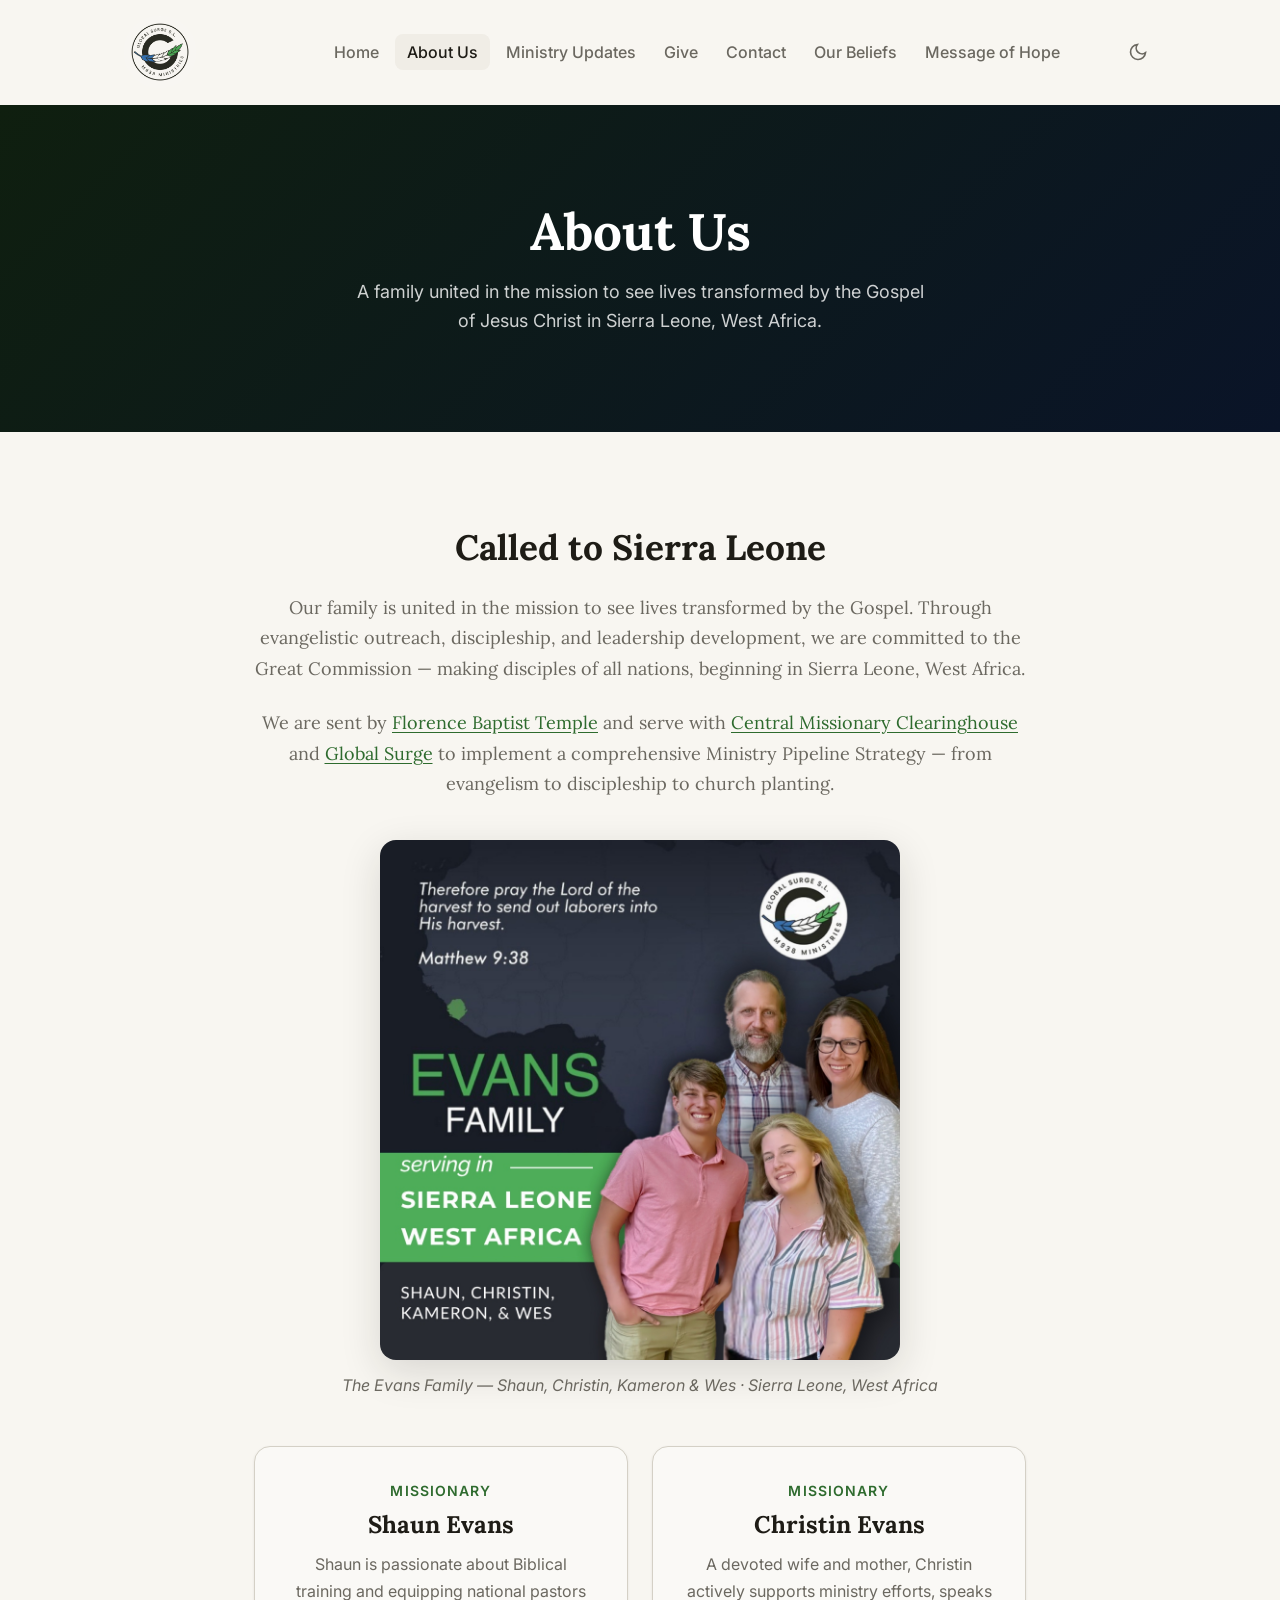
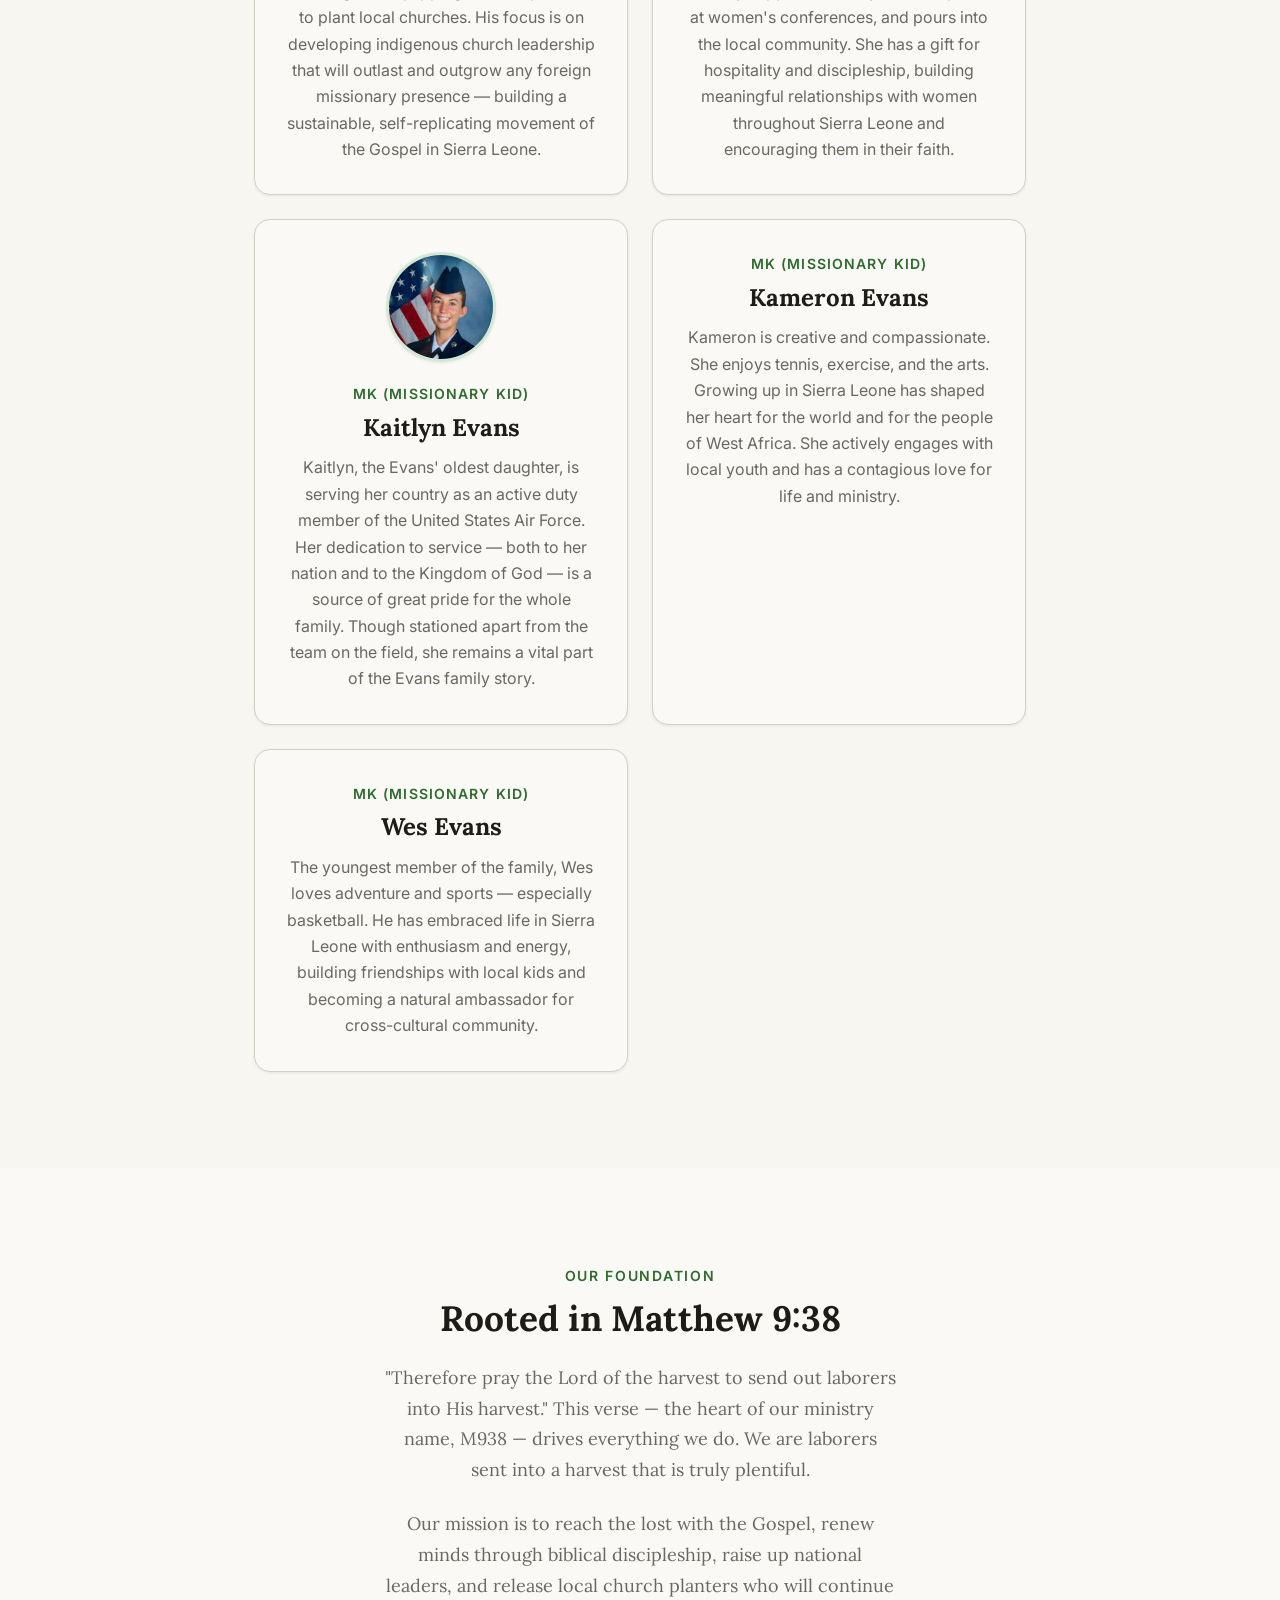
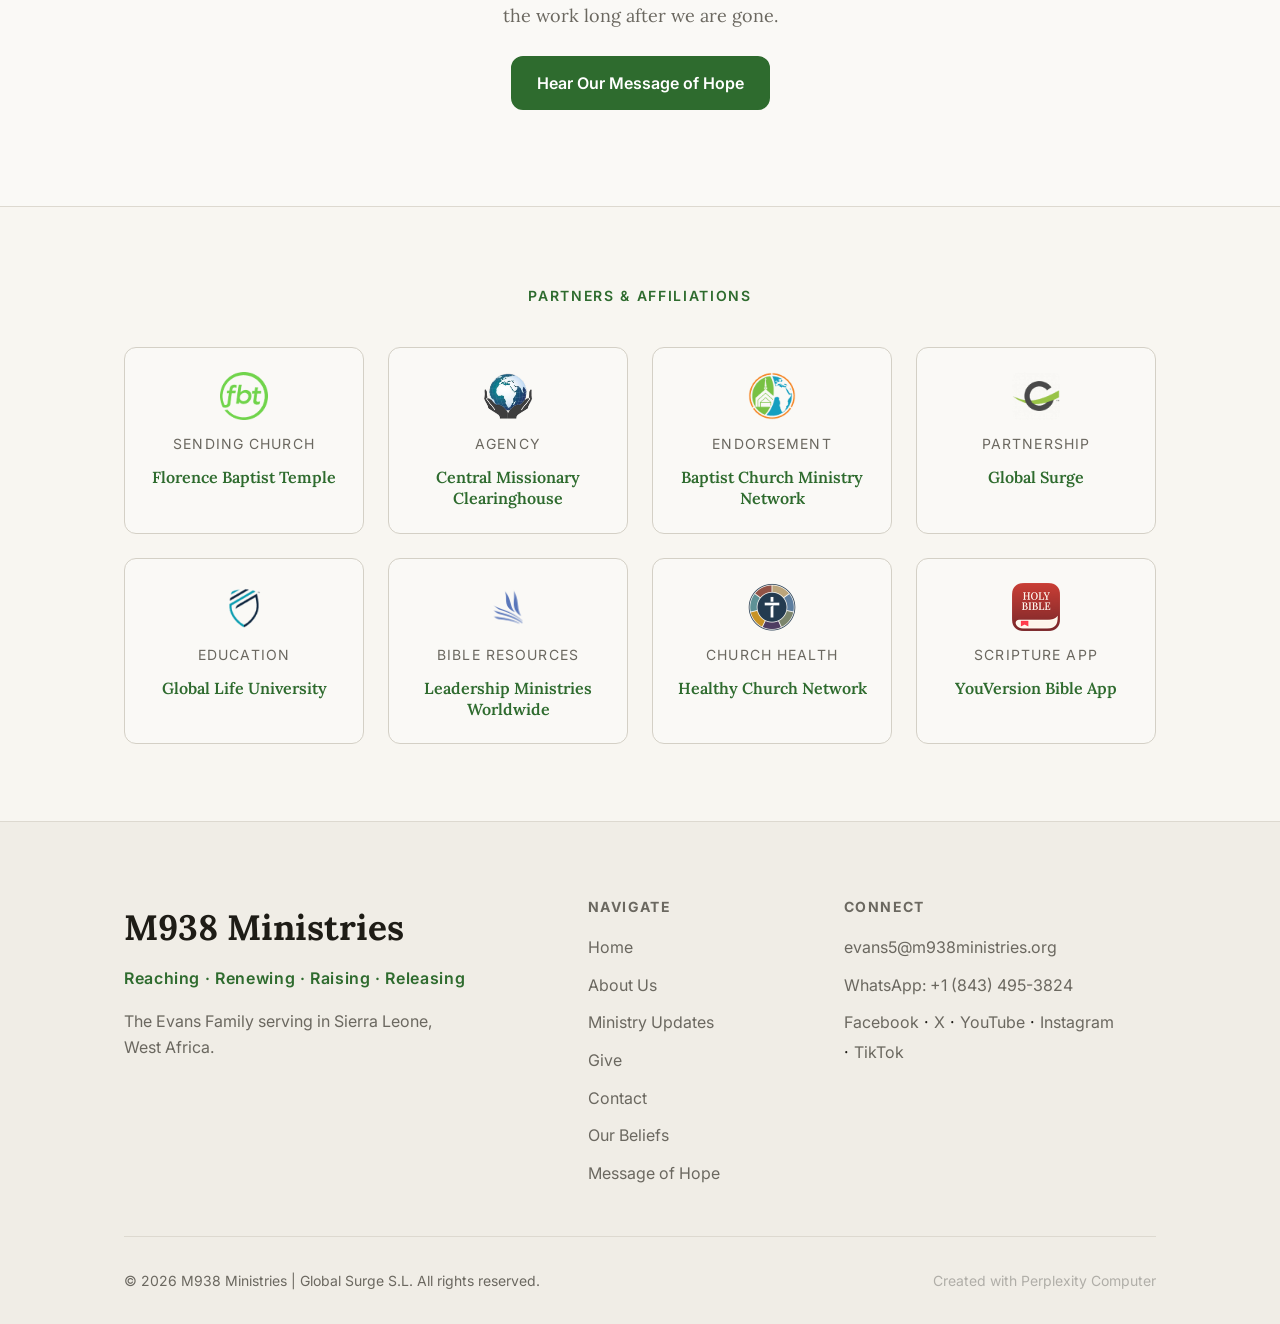
==== about.html @ bc0e87ae "Initial site upload — M938 Ministries" ====
<!DOCTYPE html>
<html lang="en" data-theme="light">
<head>
<!--
   ______                            __
  / ____/___  ____ ___  ____  __  __/ /____  _____
 / /   / __ \/ __ `__ \/ __ \/ / / / __/ _ \/ ___/
/ /___/ /_/ / / / / / / /_/ / /_/ / /_/  __/ /
\____/\____/_/ /_/ /_/ .___/\__,_/\__/\___/_/
                    /_/
        Created with Perplexity Computer
        https://www.perplexity.ai/computer
-->
<meta name="generator" content="Perplexity Computer">
<meta name="author" content="Perplexity Computer">
<meta property="og:see_also" content="https://www.perplexity.ai/computer">
<link rel="author" href="https://www.perplexity.ai/computer">
<meta charset="UTF-8">
<meta name="viewport" content="width=device-width, initial-scale=1.0">
<title>About Us — M938 Ministries | The Evans Family</title>
<meta name="description" content="Meet the Evans Family — Shaun, Christin, Kameron, and Wes — serving in Sierra Leone, West Africa with M938 Ministries.">
<link rel="preconnect" href="https://fonts.googleapis.com">
<link rel="preconnect" href="https://fonts.gstatic.com" crossorigin>
<link href="https://fonts.googleapis.com/css2?family=Lora:ital,wght@0,400;0,600;0,700;1,400&family=Inter:wght@400;500;600&display=swap" rel="stylesheet">
<link rel="stylesheet" href="style.css">
<link rel="icon" href="favicon.ico">
<link rel="apple-touch-icon" href="apple-touch-icon.png">
</head>
<body>

<header class="site-header" id="site-header">
  <div class="header-inner">
    <a href="index.html" class="site-logo" aria-label="M938 Ministries home">
      <img src="logo.jpg" alt="M938 Ministries logo" class="logo-img" onerror="this.style.display='none'; this.nextElementSibling.style.display='flex'">
      <div class="logo-fallback" style="display:none"><span class="logo-text">M938<br><span class="logo-sub">Ministries</span></span></div>
    </a>
    <nav class="site-nav" aria-label="Main navigation">
      <ul role="list">
        <li><a href="index.html" class="nav-link">Home</a></li>
        <li><a href="about.html" class="nav-link active">About Us</a></li>
        <li><a href="updates.html" class="nav-link">Ministry Updates</a></li>
        <li><a href="give.html" class="nav-link">Give</a></li>
        <li><a href="contact.html" class="nav-link">Contact</a></li>
        <li><a href="beliefs.html" class="nav-link">Our Beliefs</a></li>
        <li><a href="hope.html" class="nav-link">Message of Hope</a></li>
      </ul>
    </nav>
    <div class="header-actions">
      <button class="theme-toggle" data-theme-toggle aria-label="Switch to dark mode">
        <svg width="20" height="20" viewBox="0 0 24 24" fill="none" stroke="currentColor" stroke-width="2"><path d="M21 12.79A9 9 0 1 1 11.21 3 7 7 0 0 0 21 12.79z"/></svg>
      </button>
      <button class="mobile-menu-toggle" aria-label="Open menu" aria-expanded="false" aria-controls="mobile-nav">
        <svg width="24" height="24" viewBox="0 0 24 24" fill="none" stroke="currentColor" stroke-width="2"><line x1="3" y1="6" x2="21" y2="6"/><line x1="3" y1="12" x2="21" y2="12"/><line x1="3" y1="18" x2="21" y2="18"/></svg>
      </button>
    </div>
  </div>
  <nav class="mobile-nav" id="mobile-nav" aria-label="Mobile navigation" hidden>
    <ul role="list">
      <li><a href="index.html" class="nav-link">Home</a></li>
      <li><a href="about.html" class="nav-link active">About Us</a></li>
      <li><a href="updates.html" class="nav-link">Ministry Updates</a></li>
      <li><a href="give.html" class="nav-link">Give</a></li>
      <li><a href="contact.html" class="nav-link">Contact</a></li>
      <li><a href="beliefs.html" class="nav-link">Our Beliefs</a></li>
      <li><a href="hope.html" class="nav-link">Message of Hope</a></li>
    </ul>
  </nav>
</header>

<section class="page-hero">
  <div class="container">
    <h1 class="page-hero-title">About Us</h1>
    <p class="page-hero-subtitle">A family united in the mission to see lives transformed by the Gospel of Jesus Christ in Sierra Leone, West Africa.</p>
  </div>
</section>

<section class="section section--centered">
  <div class="container container--default">
    <h2 class="section-title">Called to Sierra Leone</h2>
    <p class="section-body">Our family is united in the mission to see lives transformed by the Gospel. Through evangelistic outreach, discipleship, and leadership development, we are committed to the Great Commission — making disciples of all nations, beginning in Sierra Leone, West Africa.</p>
    <p class="section-body">We are sent by <a href="http://www.fbt.org" target="_blank" rel="noopener">Florence Baptist Temple</a> and serve with <a href="http://www.cmcmissions.org" target="_blank" rel="noopener">Central Missionary Clearinghouse</a> and <a href="https://globalsurge.org" target="_blank" rel="noopener">Global Surge</a> to implement a comprehensive Ministry Pipeline Strategy — from evangelism to discipleship to church planting.</p>

    <!-- Family Photo / Prayer Card -->
    <div class="family-photo-wrap">
      <img src="prayer-card-2025.jpg" alt="The Evans Family — Shaun, Christin, Kameron &amp; Wes — serving in Sierra Leone, West Africa" class="family-photo">
      <p class="family-photo-caption">The Evans Family — Shaun, Christin, Kameron &amp; Wes · Sierra Leone, West Africa</p>
    </div>

    <div class="family-grid">
      <div class="family-card">
        <p class="role-tag">Missionary</p>
        <h3>Shaun Evans</h3>
        <p>Shaun is passionate about Biblical training and equipping national pastors to plant local churches. His focus is on developing indigenous church leadership that will outlast and outgrow any foreign missionary presence — building a sustainable, self-replicating movement of the Gospel in Sierra Leone.</p>
      </div>
      <div class="family-card">
        <p class="role-tag">Missionary</p>
        <h3>Christin Evans</h3>
        <p>A devoted wife and mother, Christin actively supports ministry efforts, speaks at women's conferences, and pours into the local community. She has a gift for hospitality and discipleship, building meaningful relationships with women throughout Sierra Leone and encouraging them in their faith.</p>
      </div>
      <div class="family-card">
        <div class="family-card-photo-wrap">
          <img src="kaitlyn.jpg" alt="Kaitlyn Evans — USAF" class="family-card-photo">
        </div>
        <p class="role-tag">MK (Missionary Kid)</p>
        <h3>Kaitlyn Evans</h3>
        <p>Kaitlyn, the Evans' oldest daughter, is serving her country as an active duty member of the United States Air Force. Her dedication to service — both to her nation and to the Kingdom of God — is a source of great pride for the whole family. Though stationed apart from the team on the field, she remains a vital part of the Evans family story.</p>
      </div>
      <div class="family-card">
        <p class="role-tag">MK (Missionary Kid)</p>
        <h3>Kameron Evans</h3>
        <p>Kameron is creative and compassionate. She enjoys tennis, exercise, and the arts. Growing up in Sierra Leone has shaped her heart for the world and for the people of West Africa. She actively engages with local youth and has a contagious love for life and ministry.</p>
      </div>
      <div class="family-card">
        <p class="role-tag">MK (Missionary Kid)</p>
        <h3>Wes Evans</h3>
        <p>The youngest member of the family, Wes loves adventure and sports — especially basketball. He has embraced life in Sierra Leone with enthusiasm and energy, building friendships with local kids and becoming a natural ambassador for cross-cultural community.</p>
      </div>
    </div>
  </div>
</section>

<!-- Mission Section -->
<section class="section section--centered" style="background: var(--color-surface);">
  <div class="container container--narrow">
    <p class="section-eyebrow">Our Foundation</p>
    <h2 class="section-title">Rooted in Matthew 9:38</h2>
    <p class="section-body">"Therefore pray the Lord of the harvest to send out laborers into His harvest." This verse — the heart of our ministry name, M938 — drives everything we do. We are laborers sent into a harvest that is truly plentiful.</p>
    <p class="section-body">Our mission is to reach the lost with the Gospel, renew minds through biblical discipleship, raise up national leaders, and release local church planters who will continue the work long after we are gone.</p>
    <div style="text-align:center;">
      <a href="hope.html" class="btn btn--primary">Hear Our Message of Hope</a>
    </div>
  </div>
</section>

<!-- Partners -->
<section class="partners-section">
  <div class="container">
    <p class="section-eyebrow center">Partners &amp; Affiliations</p>
    <div class="partners-grid">
      <div class="partner-item">
        <img src="logo-fbt.png" alt="Florence Baptist Temple" class="partner-logo">
        <p class="partner-role">Sending Church</p>
        <a href="http://www.fbt.org/" target="_blank" rel="noopener" class="partner-name">Florence Baptist Temple</a>
      </div>
      <div class="partner-item">
        <img src="logo-cmc.png" alt="Central Missionary Clearinghouse" class="partner-logo">
        <p class="partner-role">Agency</p>
        <a href="http://www.cmcmissions.org/" target="_blank" rel="noopener" class="partner-name">Central Missionary Clearinghouse</a>
      </div>
      <div class="partner-item">
        <img src="logo-bcmn.png" alt="Baptist Church Ministry Network" class="partner-logo">
        <p class="partner-role">Endorsement</p>
        <a href="https://baptistcmn.com/" target="_blank" rel="noopener" class="partner-name">Baptist Church Ministry Network</a>
      </div>
      <div class="partner-item">
        <img src="logo-globalsurge.png" alt="Global Surge" class="partner-logo">
        <p class="partner-role">Partnership</p>
        <a href="https://globalsurge.org" target="_blank" rel="noopener" class="partner-name">Global Surge</a>
      </div>
      <div class="partner-item">
        <img src="logo-globallife.png" alt="Global Life University" class="partner-logo">
        <p class="partner-role">Education</p>
        <a href="https://global-life.university" target="_blank" rel="noopener" class="partner-name">Global Life University</a>
      </div>
      <div class="partner-item">
        <img src="logo-lmw.png" alt="Leadership Ministries Worldwide" class="partner-logo">
        <p class="partner-role">Bible Resources</p>
        <a href="https://lmw.org" target="_blank" rel="noopener" class="partner-name">Leadership Ministries Worldwide</a>
      </div>
      <div class="partner-item">
        <img src="logo-hcn.png" alt="Healthy Church Network" class="partner-logo">
        <p class="partner-role">Church Health</p>
        <a href="https://www.healthychurch.network" target="_blank" rel="noopener" class="partner-name">Healthy Church Network</a>
      </div>
      <div class="partner-item">
        <img src="logo-youversion.png" alt="YouVersion Bible App" class="partner-logo">
        <p class="partner-role">Scripture App</p>
        <a href="https://www.bible.com/organizations/023c2fdb-c0f0-4e8e-9a93-9cadbd8831b9?utm_source=yvapp&utm_medium=share&utm_content=partner-page" target="_blank" rel="noopener" class="partner-name">YouVersion Bible App</a>
      </div>
    </div>
  </div>
</section>

<footer class="site-footer">
  <div class="container">
    <div class="footer-grid">
      <div class="footer-brand">
        <p class="footer-logo-text">M938 Ministries</p>
        <p class="footer-tagline">Reaching · Renewing · Raising · Releasing</p>
        <p class="footer-mission">The Evans Family serving in Sierra Leone, West Africa.</p>
      </div>
      <div class="footer-links">
        <h3 class="footer-heading">Navigate</h3>
        <ul role="list">
          <li><a href="index.html">Home</a></li>
          <li><a href="about.html">About Us</a></li>
          <li><a href="updates.html">Ministry Updates</a></li>
          <li><a href="give.html">Give</a></li>
          <li><a href="contact.html">Contact</a></li>
          <li><a href="beliefs.html">Our Beliefs</a></li>
          <li><a href="hope.html">Message of Hope</a></li>
        </ul>
      </div>
      <div class="footer-contact">
        <h3 class="footer-heading">Connect</h3>
        <ul role="list" class="footer-contact-list">
          <li><a href="mailto:evans5@m938ministries.org">evans5@m938ministries.org</a></li>
          <li><a href="https://api.whatsapp.com/send?phone=18434953824" target="_blank" rel="noopener">WhatsApp: +1 (843) 495-3824</a></li>
          <li><a href="https://www.facebook.com/m938ministries" target="_blank" rel="noopener">Facebook</a> · <a href="https://twitter.com/e5insierraleone" target="_blank" rel="noopener">X</a> · <a href="https://youtube.com/@m938min.globalsurgesl?si=ligRtqLCJv0oe1ed" target="_blank" rel="noopener">YouTube</a> · <a href="https://www.instagram.com/m938_globalsurge_sl?igsh=ZGt0c3k0MTFwNW1z" target="_blank" rel="noopener">Instagram</a> · <a href="https://www.tiktok.com/@m938min.globalsurge?_r=1&_t=ZS-94gQOqxrfSX" target="_blank" rel="noopener">TikTok</a></li>
        </ul>
      </div>
    </div>
    <div class="footer-bottom">
      <p class="footer-copy">© 2026 M938 Ministries | Global Surge S.L. All rights reserved.</p>
      <a href="https://www.perplexity.ai/computer" target="_blank" rel="noopener noreferrer" class="pplx-credit">Created with Perplexity Computer</a>
    </div>
  </div>
</footer>

<script>
(function(){
  const t=document.querySelector('[data-theme-toggle]'),r=document.documentElement;
  let d=matchMedia('(prefers-color-scheme:dark)').matches?'dark':'light';
  r.setAttribute('data-theme',d);
  if(t){t.innerHTML=d==='dark'?'<svg width="20" height="20" viewBox="0 0 24 24" fill="none" stroke="currentColor" stroke-width="2"><circle cx="12" cy="12" r="5"/><path d="M12 1v2M12 21v2M4.22 4.22l1.42 1.42M18.36 18.36l1.42 1.42M1 12h2M21 12h2M4.22 19.78l1.42-1.42M18.36 5.64l1.42-1.42"/></svg>':'<svg width="20" height="20" viewBox="0 0 24 24" fill="none" stroke="currentColor" stroke-width="2"><path d="M21 12.79A9 9 0 1 1 11.21 3 7 7 0 0 0 21 12.79z"/></svg>';
  t.addEventListener('click',()=>{d=d==='dark'?'light':'dark';r.setAttribute('data-theme',d);t.innerHTML=d==='dark'?'<svg width="20" height="20" viewBox="0 0 24 24" fill="none" stroke="currentColor" stroke-width="2"><circle cx="12" cy="12" r="5"/><path d="M12 1v2M12 21v2M4.22 4.22l1.42 1.42M18.36 18.36l1.42 1.42M1 12h2M21 12h2M4.22 19.78l1.42-1.42M18.36 5.64l1.42-1.42"/></svg>':'<svg width="20" height="20" viewBox="0 0 24 24" fill="none" stroke="currentColor" stroke-width="2"><path d="M21 12.79A9 9 0 1 1 11.21 3 7 7 0 0 0 21 12.79z"/></svg>';});}
  const menuBtn=document.querySelector('.mobile-menu-toggle'),mobileNav=document.getElementById('mobile-nav');
  if(menuBtn&&mobileNav){menuBtn.addEventListener('click',()=>{const open=menuBtn.getAttribute('aria-expanded')==='true';menuBtn.setAttribute('aria-expanded',String(!open));mobileNav.hidden=open;});}
  const header=document.getElementById('site-header');
  if(header){window.addEventListener('scroll',()=>{header.classList.toggle('header--scrolled',window.scrollY>10);},{passive:true});}
})();
</script>
</body>
</html>
---- style.css ----
/* =====================================================
   M938 Ministries — Global Surge S.L.
   Design: Warm earth tones, mission-inspired palette
   Fonts: Lora (display/body) + Inter (UI)
   ===================================================== */

/* === DESIGN TOKENS === */
:root, [data-theme="light"] {
  /* Type scale */
  --text-xs:   clamp(0.75rem,  0.7rem  + 0.25vw, 0.875rem);
  --text-sm:   clamp(0.875rem, 0.8rem  + 0.35vw, 1rem);
  --text-base: clamp(1rem,     0.95rem + 0.25vw, 1.125rem);
  --text-lg:   clamp(1.125rem, 1rem    + 0.75vw, 1.5rem);
  --text-xl:   clamp(1.5rem,   1.2rem  + 1.25vw, 2.25rem);
  --text-2xl:  clamp(2rem,     1.2rem  + 2.5vw,  3.5rem);
  --text-3xl:  clamp(2.5rem,   1rem    + 4vw,    5rem);

  /* Spacing */
  --space-1:  0.25rem;
  --space-2:  0.5rem;
  --space-3:  0.75rem;
  --space-4:  1rem;
  --space-5:  1.25rem;
  --space-6:  1.5rem;
  --space-8:  2rem;
  --space-10: 2.5rem;
  --space-12: 3rem;
  --space-16: 4rem;
  --space-20: 5rem;
  --space-24: 6rem;

  /* Colors — warm earth / mission palette */
  --color-bg:             #f8f6f1;
  --color-surface:        #faf9f6;
  --color-surface-2:      #fcfcfa;
  --color-surface-offset: #f0ede6;
  --color-divider:        #ddd9d0;
  --color-border:         #d4d0c6;

  --color-text:           #1e1c16;
  --color-text-muted:     #6b6860;
  --color-text-faint:     #b0aea8;
  --color-text-inverse:   #f8f6f1;

  /* Forest green accent — matches logo */
  --color-primary:        #2e6b2e;
  --color-primary-hover:  #1f4f1f;
  --color-primary-active: #133213;
  --color-primary-light:  #d4e8d4;

  /* Deep blue — logo accent */
  --color-blue:           #1b4b7a;
  --color-blue-light:     #ccddf0;

  /* Warm gold — earth/harvest feel */
  --color-gold:           #b8860b;
  --color-gold-light:     #f0e6c8;

  /* Radius */
  --radius-sm: 0.375rem;
  --radius-md: 0.5rem;
  --radius-lg: 0.75rem;
  --radius-xl: 1rem;
  --radius-full: 9999px;

  /* Shadows */
  --shadow-sm: 0 1px 3px rgba(30, 28, 22, 0.08);
  --shadow-md: 0 4px 16px rgba(30, 28, 22, 0.10);
  --shadow-lg: 0 12px 40px rgba(30, 28, 22, 0.14);

  /* Transitions */
  --transition: 180ms cubic-bezier(0.16, 1, 0.3, 1);

  /* Content widths */
  --content-narrow: 640px;
  --content-default: 900px;
  --content-wide: 1160px;

  /* Fonts */
  --font-display: 'Lora', Georgia, serif;
  --font-body:    'Lora', Georgia, serif;
  --font-ui:      'Inter', system-ui, sans-serif;
}

[data-theme="dark"] {
  --color-bg:             #131210;
  --color-surface:        #1a1916;
  --color-surface-2:      #1e1d1a;
  --color-surface-offset: #211f1c;
  --color-divider:        #2c2a26;
  --color-border:         #363430;
  --color-text:           #d4d1cb;
  --color-text-muted:     #7a7870;
  --color-text-faint:     #504e49;
  --color-text-inverse:   #131210;
  --color-primary:        #6aad6a;
  --color-primary-hover:  #4f924f;
  --color-primary-active: #3a753a;
  --color-primary-light:  #1d3a1d;
  --color-blue:           #6699cc;
  --color-blue-light:     #1a2e42;
  --color-gold:           #d4a017;
  --color-gold-light:     #3a2e0a;
  --shadow-sm: 0 1px 3px rgba(0,0,0,0.25);
  --shadow-md: 0 4px 16px rgba(0,0,0,0.35);
  --shadow-lg: 0 12px 40px rgba(0,0,0,0.5);
}

@media (prefers-color-scheme: dark) {
  :root:not([data-theme]) {
    --color-bg:             #131210;
    --color-surface:        #1a1916;
    --color-surface-2:      #1e1d1a;
    --color-surface-offset: #211f1c;
    --color-divider:        #2c2a26;
    --color-border:         #363430;
    --color-text:           #d4d1cb;
    --color-text-muted:     #7a7870;
    --color-text-faint:     #504e49;
    --color-text-inverse:   #131210;
    --color-primary:        #6aad6a;
    --color-primary-hover:  #4f924f;
    --color-primary-active: #3a753a;
    --color-primary-light:  #1d3a1d;
    --color-blue:           #6699cc;
    --color-blue-light:     #1a2e42;
    --color-gold:           #d4a017;
    --color-gold-light:     #3a2e0a;
    --shadow-sm: 0 1px 3px rgba(0,0,0,0.25);
    --shadow-md: 0 4px 16px rgba(0,0,0,0.35);
    --shadow-lg: 0 12px 40px rgba(0,0,0,0.5);
  }
}

/* === BASE RESET === */
*, *::before, *::after { box-sizing: border-box; margin: 0; padding: 0; }
html {
  -webkit-text-size-adjust: none;
  text-size-adjust: none;
  -webkit-font-smoothing: antialiased;
  -moz-osx-font-smoothing: grayscale;
  scroll-behavior: smooth;
  scroll-padding-top: var(--space-16);
}
body {
  min-height: 100dvh;
  line-height: 1.65;
  font-family: var(--font-body);
  font-size: var(--text-base);
  color: var(--color-text);
  background-color: var(--color-bg);
}
img, picture, video, canvas, svg { display: block; max-width: 100%; height: auto; }
ul[role="list"], ol[role="list"] { list-style: none; }
input, button, textarea, select { font: inherit; color: inherit; }
h1, h2, h3, h4, h5, h6 { text-wrap: balance; line-height: 1.2; font-family: var(--font-display); }
p, li { text-wrap: pretty; max-width: 72ch; }
button { cursor: pointer; background: none; border: none; }
a, button { transition: color var(--transition), background var(--transition), border-color var(--transition), box-shadow var(--transition), opacity var(--transition); }
:focus-visible { outline: 2px solid var(--color-primary); outline-offset: 3px; border-radius: var(--radius-sm); }
.sr-only { position: absolute; width: 1px; height: 1px; padding: 0; margin: -1px; overflow: hidden; clip: rect(0,0,0,0); white-space: nowrap; border-width: 0; }
@media (prefers-reduced-motion: reduce) {
  *, *::before, *::after { animation-duration: 0.01ms !important; transition-duration: 0.01ms !important; scroll-behavior: auto !important; }
}

/* === LAYOUT UTILITIES === */
.container {
  width: 100%;
  max-width: var(--content-wide);
  margin-inline: auto;
  padding-inline: clamp(var(--space-6), 5vw, var(--space-16));
}
.container--narrow {
  max-width: var(--content-narrow);
}
.container--default {
  max-width: var(--content-default);
}
.center { text-align: center; }
.center p { margin-inline: auto; }
.section {
  padding-block: clamp(var(--space-16), 8vw, var(--space-24));
}

/* === HEADER === */
.site-header {
  position: sticky;
  top: 0;
  z-index: 100;
  background: color-mix(in srgb, var(--color-bg) 92%, transparent);
  backdrop-filter: blur(12px);
  -webkit-backdrop-filter: blur(12px);
  border-bottom: 1px solid transparent;
  transition: border-color var(--transition), box-shadow var(--transition);
}
.site-header.header--scrolled {
  border-color: var(--color-divider);
  box-shadow: var(--shadow-sm);
}
.header-inner {
  max-width: var(--content-wide);
  margin-inline: auto;
  padding-inline: clamp(var(--space-6), 5vw, var(--space-16));
  padding-block: var(--space-4);
  display: flex;
  align-items: center;
  gap: var(--space-8);
}
.site-logo {
  flex-shrink: 0;
  text-decoration: none;
}
.logo-img {
  height: 72px;
  width: auto;
  display: block;
  border-radius: 50%;
  background: transparent;
  mix-blend-mode: multiply;
}
.logo-fallback {
  align-items: center;
}
.logo-text {
  font-family: var(--font-display);
  font-size: var(--text-lg);
  font-weight: 700;
  color: var(--color-text);
  line-height: 1.1;
}
.logo-sub {
  font-size: var(--text-sm);
  font-weight: 400;
  color: var(--color-text-muted);
}
.site-nav { margin-left: auto; }
.site-nav ul { display: flex; gap: var(--space-1); list-style: none; }
.nav-link {
  font-family: var(--font-ui);
  font-size: var(--text-sm);
  font-weight: 500;
  color: var(--color-text-muted);
  text-decoration: none;
  padding: var(--space-2) var(--space-3);
  border-radius: var(--radius-md);
}
.nav-link:hover, .nav-link.active { color: var(--color-text); background: var(--color-surface-offset); }
.nav-link--cta {
  color: var(--color-primary) !important;
  background: var(--color-primary-light);
  font-weight: 600;
}
.nav-link--cta:hover { background: color-mix(in srgb, var(--color-primary-light) 80%, var(--color-primary) 20%); }
.header-actions { display: flex; align-items: center; gap: var(--space-3); margin-left: var(--space-4); }
.theme-toggle {
  display: flex;
  align-items: center;
  justify-content: center;
  width: 36px; height: 36px;
  border-radius: var(--radius-md);
  color: var(--color-text-muted);
  background: transparent;
}
.theme-toggle:hover { background: var(--color-surface-offset); color: var(--color-text); }
.mobile-menu-toggle {
  display: none;
  align-items: center;
  justify-content: center;
  width: 40px; height: 40px;
  border-radius: var(--radius-md);
  color: var(--color-text);
}
.mobile-nav {
  border-top: 1px solid var(--color-divider);
  background: var(--color-surface);
  padding: var(--space-4) clamp(var(--space-6), 5vw, var(--space-16));
}
.mobile-nav ul { display: flex; flex-direction: column; gap: var(--space-1); }
.mobile-nav .nav-link { display: block; padding: var(--space-3) var(--space-4); }

@media (max-width: 860px) {
  .site-nav { display: none; }
  .mobile-menu-toggle { display: flex; }
}

/* === BUTTONS === */
.btn {
  display: inline-flex;
  align-items: center;
  gap: var(--space-2);
  font-family: var(--font-ui);
  font-size: var(--text-sm);
  font-weight: 600;
  text-decoration: none;
  padding: var(--space-3) var(--space-6);
  border-radius: var(--radius-lg);
  cursor: pointer;
  border: 2px solid transparent;
  white-space: nowrap;
}
.btn--primary {
  background: var(--color-primary);
  color: #fff;
  border-color: var(--color-primary);
}
.btn--primary:hover { background: var(--color-primary-hover); border-color: var(--color-primary-hover); }
.btn--secondary {
  background: var(--color-surface-offset);
  color: var(--color-text);
  border-color: var(--color-border);
}
.btn--secondary:hover { background: var(--color-divider); }
.btn--outline {
  background: transparent;
  color: #fff;
  border-color: rgba(255,255,255,0.6);
}
.btn--outline:hover { background: rgba(255,255,255,0.12); border-color: #fff; }
.btn--white {
  background: #fff;
  color: var(--color-primary);
  border-color: #fff;
}
.btn--white:hover { background: #f0ede6; }
.btn--outline-white {
  background: transparent;
  color: #fff;
  border-color: rgba(255,255,255,0.7);
}
.btn--outline-white:hover { background: rgba(255,255,255,0.12); }

/* === HERO === */
.hero {
  position: relative;
  min-height: 75vh;
  display: flex;
  align-items: center;
  overflow: hidden;
}
.hero-bg {
  position: absolute;
  inset: 0;
  background: linear-gradient(160deg, #0d2410 0%, #122a1a 40%, #0f1f30 100%);
}
.hero-bg--fallback { background: linear-gradient(135deg, #1a2b1a 0%, #0f1a2e 100%); }

.hero-img {
  width: 100%; height: 100%;
  object-fit: cover;
  object-position: center 35%;
  opacity: 0.75;
}
.hero-overlay {
  position: absolute;
  inset: 0;
  background: linear-gradient(160deg, rgba(8,30,12,0.55) 0%, rgba(10,20,40,0.45) 100%);
}
.hero-content {
  position: relative;
  z-index: 1;
  width: 100%;
  max-width: var(--content-wide);
  margin-inline: auto;
  padding-inline: clamp(var(--space-6), 5vw, var(--space-16));
  padding-block: var(--space-24);
  color: #fff;
  text-align: center;
  display: flex;
  flex-direction: column;
  align-items: center;
}
.hero-verse {
  font-family: var(--font-ui);
  font-size: var(--text-sm);
  font-style: italic;
  color: rgba(255,255,255,0.75);
  margin-bottom: var(--space-6);
  max-width: 55ch;
  margin-inline: auto;
  line-height: 1.6;
}
.hero-title {
  font-size: var(--text-3xl);
  font-weight: 700;
  color: #fff;
  margin-bottom: var(--space-4);
  letter-spacing: -0.02em;
  display: flex;
  flex-wrap: wrap;
  align-items: center;
  justify-content: center;
  gap: var(--space-3);
}
.hero-badge {
  display: inline-block;
  font-family: var(--font-ui);
  font-size: var(--text-sm);
  font-weight: 600;
  letter-spacing: 0.05em;
  text-transform: uppercase;
  color: #fff;
  background: rgba(255,255,255,0.18);
  border: 1px solid rgba(255,255,255,0.4);
  border-radius: 999px;
  padding: 0.25em 0.85em;
  vertical-align: middle;
  backdrop-filter: blur(4px);
  -webkit-backdrop-filter: blur(4px);
  white-space: nowrap;
}
.hero-subtitle {
  font-family: var(--font-ui);
  font-size: var(--text-lg);
  color: rgba(255,255,255,0.85);
  margin-bottom: var(--space-3);
}
.hero-family {
  font-family: var(--font-ui);
  font-size: var(--text-xl);
  font-style: italic;
  color: rgba(255,255,255,0.90);
  letter-spacing: 0.04em;
  margin-top: calc(-1 * var(--space-2));
  margin-bottom: var(--space-4);
}
.hero-names {
  font-family: var(--font-ui);
  font-size: var(--text-sm);
  color: rgba(255,255,255,0.65);
  letter-spacing: 0.06em;
  margin-bottom: var(--space-10);
}
.hero-actions { display: flex; gap: var(--space-4); flex-wrap: wrap; justify-content: center; }

/* === MISSION STRIP === */
.mission-strip {
  background: var(--color-primary);
  color: #fff;
  padding-block: var(--space-10);
}
.mission-4r {
  display: grid;
  grid-template-columns: repeat(4, 1fr);
  gap: var(--space-4);
}
.r-item {
  display: flex;
  flex-direction: column;
  align-items: center;
  text-align: center;
  gap: var(--space-2);
  padding: var(--space-4);
}
.r-icon { font-size: 1.75rem; }
.r-word {
  font-family: var(--font-display);
  font-size: var(--text-lg);
  font-weight: 700;
  color: #fff;
}
.r-desc {
  font-family: var(--font-ui);
  font-size: var(--text-xs);
  color: rgba(255,255,255,0.80);
  line-height: 1.4;
}
@media (max-width: 640px) {
  .mission-4r { grid-template-columns: repeat(2, 1fr); }
}

/* === SECTION LABELS === */
.section-eyebrow {
  font-family: var(--font-ui);
  font-size: var(--text-xs);
  font-weight: 600;
  letter-spacing: 0.12em;
  text-transform: uppercase;
  color: var(--color-primary);
  margin-bottom: var(--space-3);
  display: block;
  text-align: center;
}
.section-title {
  font-size: var(--text-xl);
  font-weight: 700;
  color: var(--color-text);
  margin-bottom: var(--space-6);
  line-height: 1.15;
}
.section-body {
  font-size: var(--text-base);
  color: var(--color-text-muted);
  margin-bottom: var(--space-6);
  line-height: 1.7;
}
.section-body a { color: var(--color-primary); text-decoration: underline; text-underline-offset: 3px; }
/* When a section has class .section--centered, center all its labels, titles, body */
.section--centered .section-eyebrow,
.section--centered .section-title,
.section--centered .section-body,
.section--centered h2 {
  text-align: center;
}
.section--centered .section-body { margin-inline: auto; }
.section--centered .btn { display: inline-flex; }
.section--centered { text-align: center; }
/* Ensure pipeline, updates, partners section eyebrows/titles also center */
.pipeline-section .section-eyebrow,
.pipeline-section .section-title,
.pipeline-section .section-body,
.updates-section .section-eyebrow,
.updates-section .section-title,
.partners-section .section-eyebrow {
  text-align: center;
  display: block;
  margin-inline: auto;
}
/* Keep bullet lists left-aligned even inside centered sections */
.section--centered ul,
.section--centered ol { text-align: left; display: inline-block; }

/* === WELCOME SECTION === */
.welcome-section {
  background: var(--color-surface);
}
.welcome-section .container--narrow {
  text-align: center;
}
.welcome-section .container--narrow p {
  margin-inline: auto;
}
.welcome-section .container--narrow .btn {
  display: inline-flex;
}

/* === PIPELINE === */
.pipeline-section {
  background: var(--color-bg);
  padding-block: clamp(var(--space-16), 8vw, var(--space-24));
}
.pipeline-steps {
  display: flex;
  align-items: flex-start;
  justify-content: center;
  gap: var(--space-4);
  margin-top: var(--space-12);
  flex-wrap: wrap;
}
.pipeline-step {
  flex: 1;
  min-width: 200px;
  max-width: 280px;
  background: var(--color-surface);
  border: 1px solid var(--color-border);
  border-radius: var(--radius-xl);
  padding: var(--space-8) var(--space-6);
  text-align: center;
  box-shadow: var(--shadow-sm);
}
.step-num {
  width: 40px; height: 40px;
  border-radius: var(--radius-full);
  background: var(--color-primary);
  color: #fff;
  font-family: var(--font-ui);
  font-weight: 700;
  font-size: var(--text-base);
  display: flex;
  align-items: center;
  justify-content: center;
  margin: 0 auto var(--space-4);
}
.pipeline-step h3 {
  font-size: var(--text-lg);
  font-weight: 700;
  margin-bottom: var(--space-3);
  color: var(--color-text);
}
.pipeline-step p {
  font-family: var(--font-ui);
  font-size: var(--text-sm);
  color: var(--color-text-muted);
  line-height: 1.5;
  max-width: 100%;
}
.pipeline-arrow {
  font-size: var(--text-xl);
  color: var(--color-text-faint);
  padding-top: 2.5rem;
  flex-shrink: 0;
}
@media (max-width: 720px) {
  .pipeline-arrow { display: none; }
  .pipeline-steps { flex-direction: column; align-items: center; }
  .pipeline-step { max-width: 100%; }
}

/* === UPDATES === */
.updates-section {
  background: var(--color-surface);
}
.updates-section > .container > .section-eyebrow,
.updates-section > .container > .section-title {
  text-align: center;
}
.updates-grid {
  display: grid;
  grid-template-columns: repeat(3, 1fr);
  gap: var(--space-6);
  margin-top: var(--space-10);
}
.update-card {
  background: var(--color-bg);
  border: 1px solid var(--color-border);
  border-radius: var(--radius-xl);
  padding: var(--space-6);
  display: flex;
  flex-direction: column;
  gap: var(--space-3);
  box-shadow: var(--shadow-sm);
  transition: box-shadow var(--transition), transform var(--transition);
}
.update-card:hover { box-shadow: var(--shadow-md); transform: translateY(-2px); }
.update-date {
  font-family: var(--font-ui);
  font-size: var(--text-xs);
  color: var(--color-text-muted);
  font-weight: 500;
}
.update-title {
  font-size: var(--text-base);
  font-weight: 600;
  line-height: 1.35;
  margin: 0;
}
.update-title a {
  color: var(--color-text);
  text-decoration: none;
}
.update-title a:hover { color: var(--color-primary); }
.update-excerpt {
  font-family: var(--font-ui);
  font-size: var(--text-sm);
  color: var(--color-text-muted);
  line-height: 1.55;
  flex: 1;
  max-width: 100%;
}
.update-link {
  font-family: var(--font-ui);
  font-size: var(--text-sm);
  font-weight: 600;
  color: var(--color-primary);
  text-decoration: none;
}
.update-link:hover { text-decoration: underline; }
@media (max-width: 900px) { .updates-grid { grid-template-columns: 1fr 1fr; } }
@media (max-width: 580px) { .updates-grid { grid-template-columns: 1fr; } }

/* === PARTNERS === */
.partners-section {
  padding-block: clamp(var(--space-12), 6vw, var(--space-20));
  border-top: 1px solid var(--color-divider);
  background: var(--color-bg);
  text-align: center;
}
.partners-grid {
  display: grid;
  grid-template-columns: repeat(4, 1fr);
  gap: var(--space-6);
  margin-top: var(--space-10);
}
@media (max-width: 1000px) { .partners-grid { grid-template-columns: repeat(3, 1fr); } }
.partner-item {
  text-align: center;
  padding: var(--space-6) var(--space-4);
  background: var(--color-surface);
  border: 1px solid var(--color-border);
  border-radius: var(--radius-lg);
  display: flex;
  flex-direction: column;
  align-items: center;
  gap: var(--space-2);
  transition: box-shadow var(--transition), transform var(--transition);
}
.partner-item:hover { box-shadow: var(--shadow-md); transform: translateY(-2px); }
.partner-logo {
  width: auto;
  height: 48px;
  max-width: 120px;
  object-fit: contain;
  border-radius: var(--radius-sm);
  margin-bottom: var(--space-1);
}
.partner-logo-placeholder {
  width: 48px;
  height: 48px;
  background: var(--color-primary-light);
  border-radius: var(--radius-sm);
  display: flex;
  align-items: center;
  justify-content: center;
  font-family: var(--font-ui);
  font-size: var(--text-xs);
  font-weight: 700;
  color: var(--color-primary);
  margin-bottom: var(--space-1);
}
.partner-role {
  font-family: var(--font-ui);
  font-size: var(--text-xs);
  text-transform: uppercase;
  letter-spacing: 0.08em;
  color: var(--color-text-muted);
  margin-bottom: var(--space-1);
  max-width: 100%;
}
.partner-name {
  font-family: var(--font-display);
  font-size: var(--text-sm);
  font-weight: 600;
  color: var(--color-primary);
  text-decoration: none;
  line-height: 1.3;
}
.partner-name:hover { text-decoration: underline; text-underline-offset: 3px; }
@media (max-width: 800px) { .partners-grid { grid-template-columns: repeat(2, 1fr); } }
@media (max-width: 480px) { .partners-grid { grid-template-columns: 1fr; } }

/* === CTA BANNER === */
.cta-banner {
  background: linear-gradient(135deg, var(--color-primary) 0%, #1a4a1a 100%);
  color: #fff;
  padding-block: clamp(var(--space-16), 8vw, var(--space-24));
  text-align: center;
}
.cta-title {
  font-size: var(--text-2xl);
  color: #fff;
  margin-bottom: var(--space-4);
}
.cta-body {
  font-family: var(--font-ui);
  font-size: var(--text-base);
  color: rgba(255,255,255,0.85);
  max-width: 54ch;
  margin: 0 auto var(--space-10);
  line-height: 1.65;
}
.cta-actions { display: flex; gap: var(--space-4); justify-content: center; flex-wrap: wrap; }

/* === FOOTER === */
.site-footer {
  background: var(--color-surface-offset);
  border-top: 1px solid var(--color-divider);
  padding-block: clamp(var(--space-12), 6vw, var(--space-20)) var(--space-8);
}
.footer-grid {
  display: grid;
  grid-template-columns: 2fr 1fr 1.5fr;
  gap: var(--space-12);
  margin-bottom: var(--space-12);
}
.footer-logo-text {
  font-family: var(--font-display);
  font-size: var(--text-xl);
  font-weight: 700;
  color: var(--color-text);
  margin-bottom: var(--space-2);
}
.footer-tagline {
  font-family: var(--font-ui);
  font-size: var(--text-sm);
  color: var(--color-primary);
  font-weight: 600;
  letter-spacing: 0.04em;
  margin-bottom: var(--space-4);
}
.footer-mission {
  font-family: var(--font-ui);
  font-size: var(--text-sm);
  color: var(--color-text-muted);
  max-width: 38ch;
}
.footer-heading {
  font-family: var(--font-ui);
  font-size: var(--text-xs);
  font-weight: 700;
  letter-spacing: 0.1em;
  text-transform: uppercase;
  color: var(--color-text-muted);
  margin-bottom: var(--space-4);
}
.footer-links ul, .footer-contact-list { display: flex; flex-direction: column; gap: var(--space-2); }
.footer-links a, .footer-contact-list a {
  font-family: var(--font-ui);
  font-size: var(--text-sm);
  color: var(--color-text-muted);
  text-decoration: none;
}
.footer-links a:hover, .footer-contact-list a:hover { color: var(--color-primary); }
.footer-bottom {
  display: flex;
  justify-content: space-between;
  align-items: center;
  flex-wrap: wrap;
  gap: var(--space-4);
  border-top: 1px solid var(--color-divider);
  padding-top: var(--space-8);
}
.footer-copy {
  font-family: var(--font-ui);
  font-size: var(--text-xs);
  color: var(--color-text-muted);
  max-width: 100%;
}
.pplx-credit {
  font-family: var(--font-ui);
  font-size: var(--text-xs);
  color: var(--color-text-faint);
  text-decoration: none;
}
.pplx-credit:hover { color: var(--color-text-muted); }
@media (max-width: 780px) {
  .footer-grid { grid-template-columns: 1fr; gap: var(--space-8); }
}

/* === PAGE HERO (inner pages) === */
.page-hero {
  background: linear-gradient(135deg, #0f1f0f 0%, #0a1428 100%);
  color: #fff;
  padding-block: clamp(var(--space-16), 10vw, var(--space-24));
  text-align: center;
}
.page-hero .container { text-align: center; }
.page-hero .section-eyebrow { color: rgba(255,255,255,0.65); text-align: center; }
.page-hero-title {
  font-size: var(--text-2xl);
  color: #fff;
  margin-bottom: var(--space-4);
}
.page-hero-subtitle {
  font-family: var(--font-ui);
  font-size: var(--text-base);
  color: rgba(255,255,255,0.8);
  max-width: 52ch;
  margin: 0 auto;
  line-height: 1.6;
}

/* === ABOUT PAGE === */
.family-photo-wrap {
  margin: var(--space-10) auto var(--space-6);
  text-align: center;
  display: flex;
  flex-direction: column;
  align-items: center;
}
.family-photo {
  width: 100%;
  max-width: 520px;
  height: auto;
  border-radius: var(--radius-xl);
  box-shadow: var(--shadow-lg);
  object-fit: cover;
}
.family-photo-caption {
  font-family: var(--font-ui);
  font-size: var(--text-sm);
  font-style: italic;
  color: var(--color-text-muted);
  margin-top: var(--space-3);
  text-align: center;
}
.family-grid {
  display: grid;
  grid-template-columns: repeat(2, 1fr);
  gap: var(--space-6);
  margin-top: var(--space-12);
}
.family-card {
  background: var(--color-surface);
  border: 1px solid var(--color-border);
  border-radius: var(--radius-xl);
  padding: var(--space-8);
  box-shadow: var(--shadow-sm);
  overflow: hidden;
  display: flex;
  flex-direction: column;
}
/* Portrait-style photo for family cards — circular avatar centered */
.family-card-photo-wrap {
  display: flex;
  justify-content: center;
  margin-bottom: var(--space-5);
}
.family-card-photo {
  width: 110px;
  height: 110px;
  object-fit: cover;
  object-position: center top;
  border-radius: 50%;
  border: 3px solid var(--color-primary-light);
  box-shadow: var(--shadow-sm);
  display: block;
}
.family-card h3 {
  font-size: var(--text-lg);
  color: var(--color-text);
  margin-bottom: var(--space-3);
}
.family-card .role-tag {
  font-family: var(--font-ui);
  font-size: var(--text-xs);
  font-weight: 600;
  text-transform: uppercase;
  letter-spacing: 0.08em;
  color: var(--color-primary);
  margin-bottom: var(--space-2);
}
.family-card p {
  font-family: var(--font-ui);
  font-size: var(--text-sm);
  color: var(--color-text-muted);
  line-height: 1.65;
  max-width: 100%;
}
@media (max-width: 640px) { .family-grid { grid-template-columns: 1fr; } }

/* === UPDATES PAGE === */
.updates-list { margin-top: var(--space-12); }
.update-row {
  display: flex;
  gap: var(--space-6);
  align-items: flex-start;
  padding: var(--space-6) 0;
  border-bottom: 1px solid var(--color-divider);
}
.update-row:last-child { border-bottom: none; }
.update-row-date {
  font-family: var(--font-ui);
  font-size: var(--text-xs);
  color: var(--color-text-muted);
  min-width: 120px;
  padding-top: 0.25rem;
  flex-shrink: 0;
}
.update-row-content { flex: 1; }
.update-row-title {
  font-size: var(--text-base);
  font-weight: 600;
  margin-bottom: var(--space-2);
  line-height: 1.35;
}
.update-row-title a { color: var(--color-text); text-decoration: none; }
.update-row-title a:hover { color: var(--color-primary); }
.update-row-desc {
  font-family: var(--font-ui);
  font-size: var(--text-sm);
  color: var(--color-text-muted);
  line-height: 1.55;
  max-width: 100%;
}
@media (max-width: 520px) {
  .update-row { flex-direction: column; gap: var(--space-2); }
  .update-row-date { min-width: unset; }
}

/* === GIVE PAGE === */
.give-options {
  display: flex;
  flex-direction: column;
  align-items: center;
  gap: var(--space-6);
  margin-top: var(--space-12);
  width: 100%;
}
.give-options-row {
  display: grid;
  grid-template-columns: repeat(3, 1fr);
  gap: var(--space-6);
  width: 100%;
}
.give-card {
  background: var(--color-surface);
  border: 1px solid var(--color-border);
  border-radius: var(--radius-xl);
  padding: var(--space-8);
  display: flex;
  flex-direction: column;
  gap: var(--space-4);
  box-shadow: var(--shadow-sm);
  text-align: center;
  align-items: center;
}
.give-card h3 {
  font-size: var(--text-lg);
  color: var(--color-text);
}
.give-card p {
  font-family: var(--font-ui);
  font-size: var(--text-sm);
  color: var(--color-text-muted);
  line-height: 1.6;
  max-width: 100%;
  flex: 1;
}
.give-icon {
  font-size: 2rem;
  margin-bottom: var(--space-2);
  display: flex;
  align-items: center;
  justify-content: center;
  min-height: 48px;
}
@media (max-width: 900px) { .give-options { grid-template-columns: 1fr; } }

/* === CONTACT PAGE === */
.contact-grid {
  display: grid;
  grid-template-columns: 1fr 1fr;
  gap: var(--space-12);
  margin-top: var(--space-12);
  align-items: start;
}
.contact-form { display: flex; flex-direction: column; gap: var(--space-4); }
.form-group { display: flex; flex-direction: column; gap: var(--space-2); }
.form-label {
  font-family: var(--font-ui);
  font-size: var(--text-sm);
  font-weight: 500;
  color: var(--color-text);
}
.form-input, .form-textarea {
  font-family: var(--font-ui);
  font-size: var(--text-sm);
  padding: var(--space-3) var(--space-4);
  border: 1px solid var(--color-border);
  border-radius: var(--radius-md);
  background: var(--color-surface);
  color: var(--color-text);
  width: 100%;
  transition: border-color var(--transition), box-shadow var(--transition);
}
.form-input:focus, .form-textarea:focus {
  border-color: var(--color-primary);
  box-shadow: 0 0 0 3px var(--color-primary-light);
  outline: none;
}
.form-textarea { resize: vertical; min-height: 140px; }
.contact-info { display: flex; flex-direction: column; gap: var(--space-6); }
.contact-item h3 {
  font-family: var(--font-ui);
  font-size: var(--text-sm);
  font-weight: 700;
  text-transform: uppercase;
  letter-spacing: 0.08em;
  color: var(--color-text-muted);
  margin-bottom: var(--space-2);
}
.contact-item a, .contact-item p {
  font-family: var(--font-ui);
  font-size: var(--text-base);
  color: var(--color-text);
  text-decoration: none;
  max-width: 100%;
  line-height: 1.6;
}
.contact-item a:hover { color: var(--color-primary); text-decoration: underline; }
@media (max-width: 700px) {
  .contact-grid { grid-template-columns: 1fr; }
}

/* === HOPE PAGE === */
.video-container {
  margin-top: var(--space-12);
  aspect-ratio: 16/9;
  border-radius: var(--radius-xl);
  overflow: hidden;
  box-shadow: var(--shadow-lg);
  background: #000;
  max-width: 800px;
  margin-inline: auto;
}
.video-container iframe {
  width: 100%;
  height: 100%;
  border: none;
}
/* Gospel Points layout */
.gospel-points {
  display: flex;
  flex-direction: column;
  gap: var(--space-8);
}
.gospel-point {
  background: var(--color-bg);
  border: 1px solid var(--color-border);
  border-top: 4px solid var(--color-primary);
  border-radius: var(--radius-lg);
  padding: var(--space-7) var(--space-8);
  box-shadow: var(--shadow-sm);
  text-align: center;
}
.gospel-point-header {
  display: flex;
  flex-direction: column;
  align-items: center;
  gap: var(--space-2);
  margin-bottom: var(--space-5);
}
.gospel-icon { font-size: 2rem; line-height: 1; }
.gospel-point-title {
  font-family: var(--font-display);
  font-size: var(--text-lg);
  font-weight: 700;
  color: var(--color-text);
  margin: 0;
  text-align: center;
}
.gospel-verse {
  font-family: var(--font-display);
  font-style: italic;
  font-size: var(--text-base);
  color: var(--color-text);
  border: none;
  margin: 0 0 var(--space-1);
  padding: 0;
  line-height: 1.65;
  text-align: center;
}
.gospel-ref {
  font-family: var(--font-ui);
  font-size: var(--text-xs);
  font-weight: 600;
  color: var(--color-primary);
  text-transform: uppercase;
  letter-spacing: 0.07em;
  margin: 0 0 var(--space-5);
  text-align: center;
}
.gospel-ref:last-child { margin-bottom: 0; }
.gospel-body {
  font-family: var(--font-ui);
  font-size: var(--text-sm);
  color: var(--color-text-muted);
  margin: 0 0 var(--space-4);
  line-height: 1.6;
  text-align: center;
}
/* Sinner's prayer CTA block */
.gospel-cta {
  margin-top: var(--space-12);
  text-align: center;
}
.gospel-cta-lead {
  font-family: var(--font-ui);
  font-size: var(--text-base);
  color: var(--color-text);
  line-height: 1.7;
  margin-bottom: var(--space-3);
}
.gospel-cta-sub {
  font-family: var(--font-ui);
  font-size: var(--text-sm);
  color: var(--color-text-muted);
  margin-bottom: var(--space-6);
}
.gospel-prayer {
  background: var(--color-primary);
  color: #fff;
  border-radius: var(--radius-xl);
  padding: var(--space-8) var(--space-10);
  max-width: 580px;
  margin-inline: auto;
  box-shadow: var(--shadow-md);
}
.gospel-prayer p {
  font-family: var(--font-display);
  font-style: italic;
  font-size: var(--text-lg);
  line-height: 1.7;
  margin: 0;
  color: #fff;
}

/* === BELIEFS PAGE === */
.beliefs-list {
  margin-top: var(--space-10);
  display: flex;
  flex-direction: column;
  gap: var(--space-4);
}
.belief-item {
  background: var(--color-surface);
  border: 1px solid var(--color-border);
  border-top: 4px solid var(--color-primary);
  border-radius: var(--radius-lg);
  padding: var(--space-6) var(--space-8);
  box-shadow: var(--shadow-sm);
  text-align: center;
}
.belief-body { width: 100%; }
.belief-title {
  font-family: var(--font-display);
  font-size: var(--text-base);
  font-weight: 700;
  color: var(--color-text);
  margin-bottom: var(--space-2);
  margin-top: 0;
  line-height: 1.3;
  text-align: center;
}
.belief-text {
  font-family: var(--font-ui);
  font-size: var(--text-sm);
  color: var(--color-text-muted);
  line-height: 1.65;
  margin-bottom: var(--space-2);
  max-width: 100%;
  text-align: center;
}
.belief-ref {
  font-family: var(--font-ui);
  font-size: var(--text-xs);
  font-style: italic;
  color: var(--color-primary);
  letter-spacing: 0.02em;
  text-align: center;
  display: block;
}
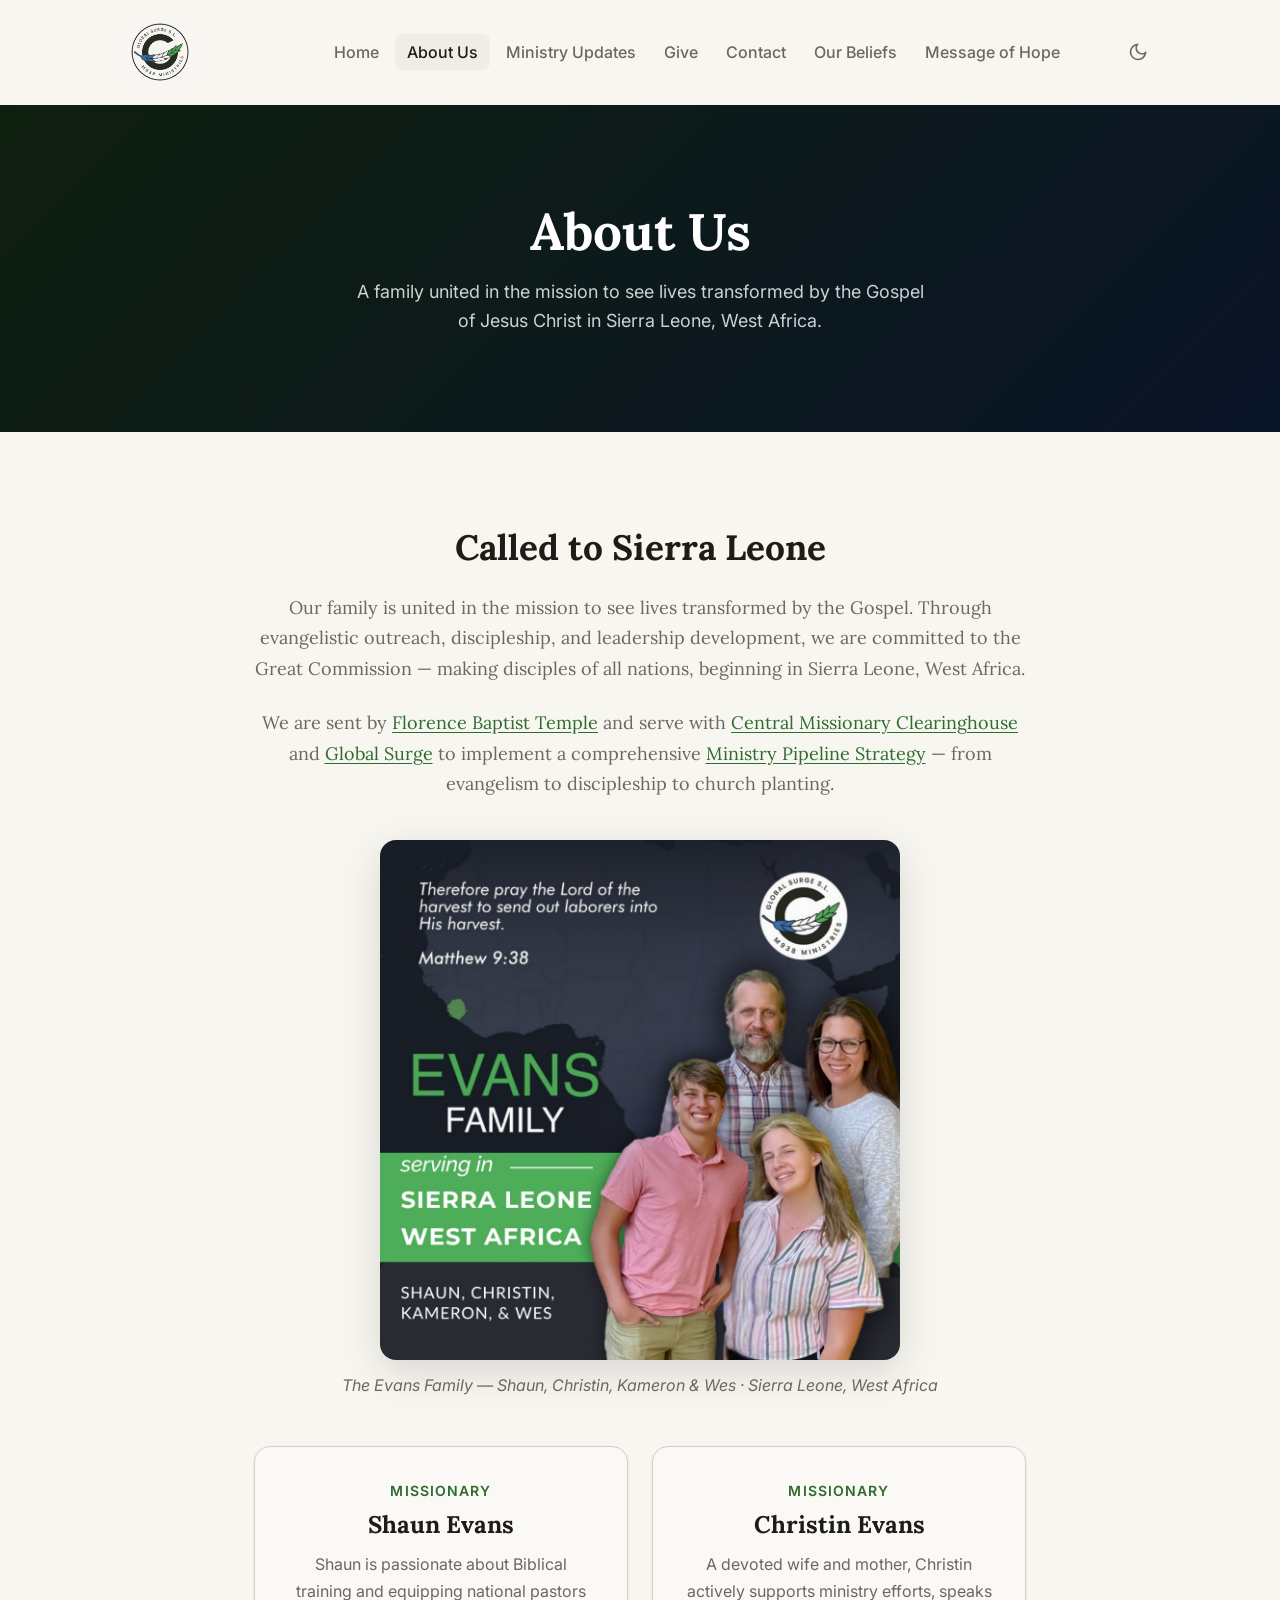
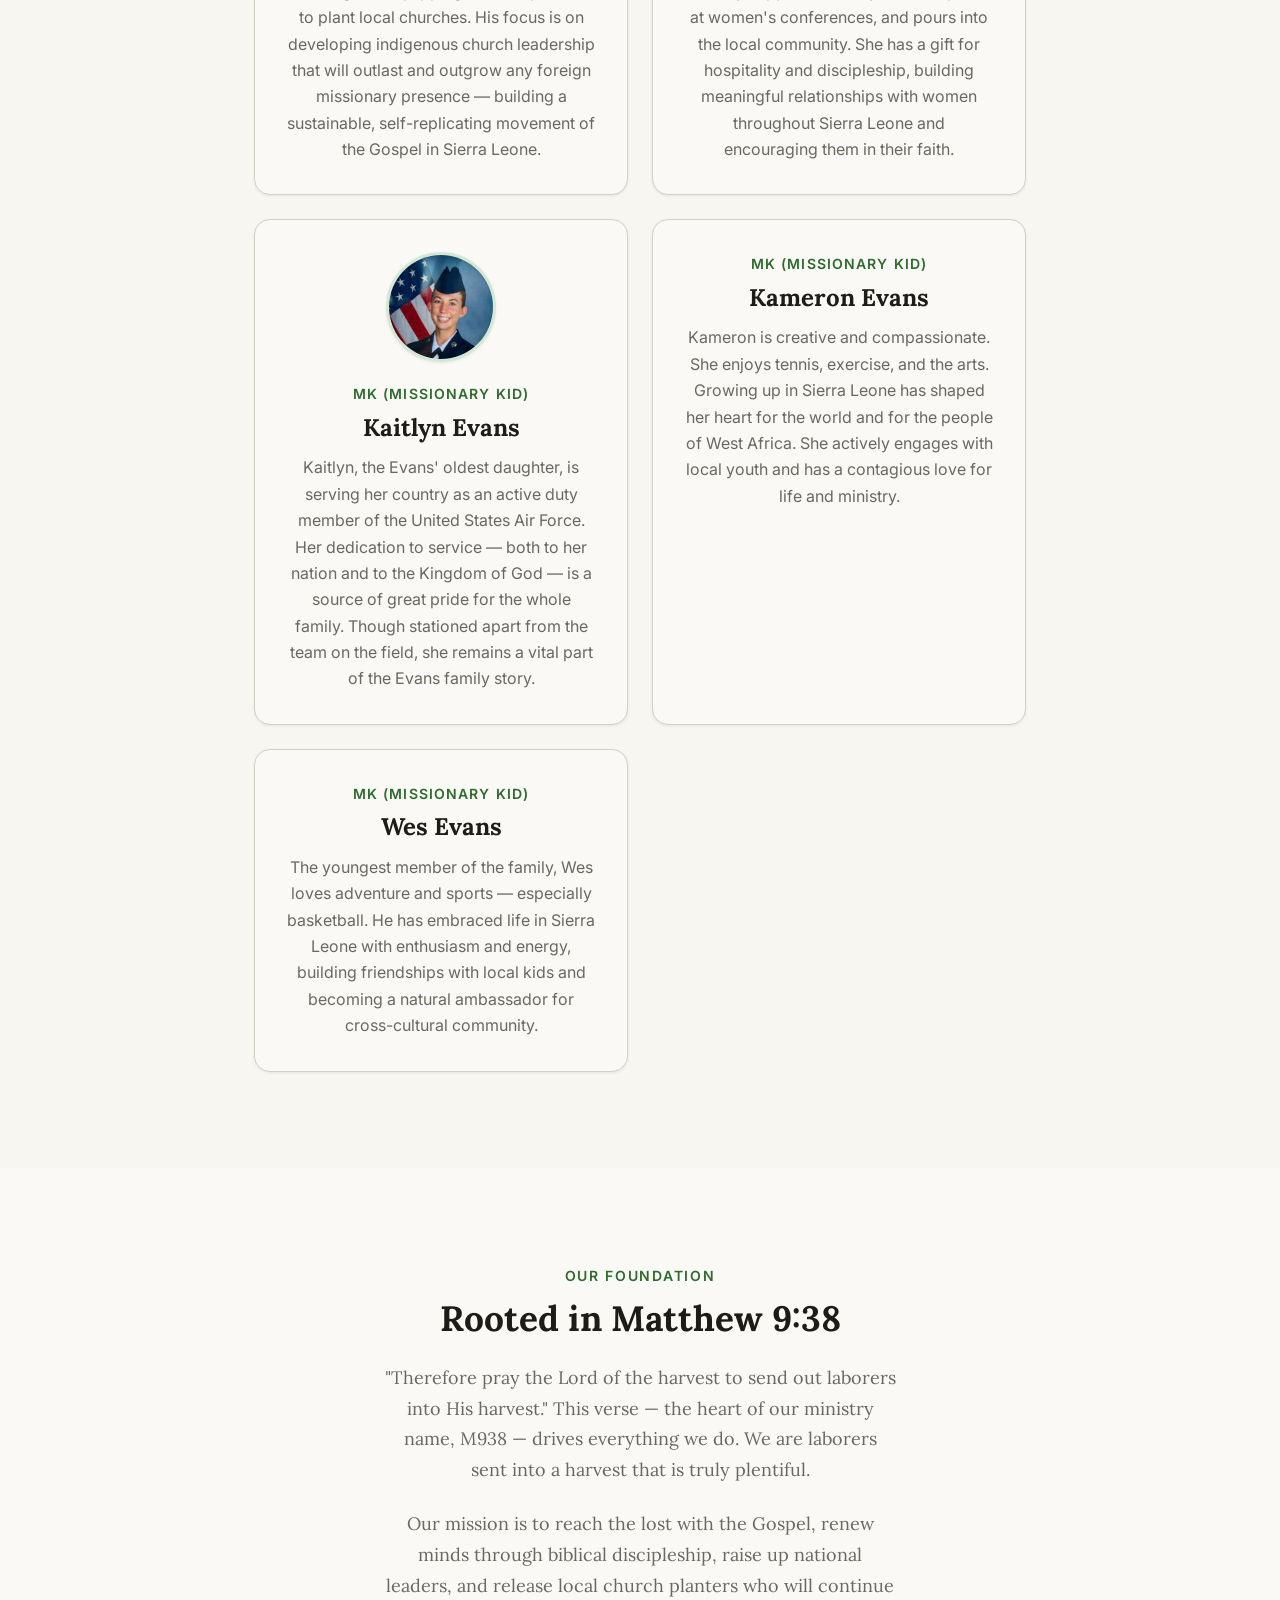
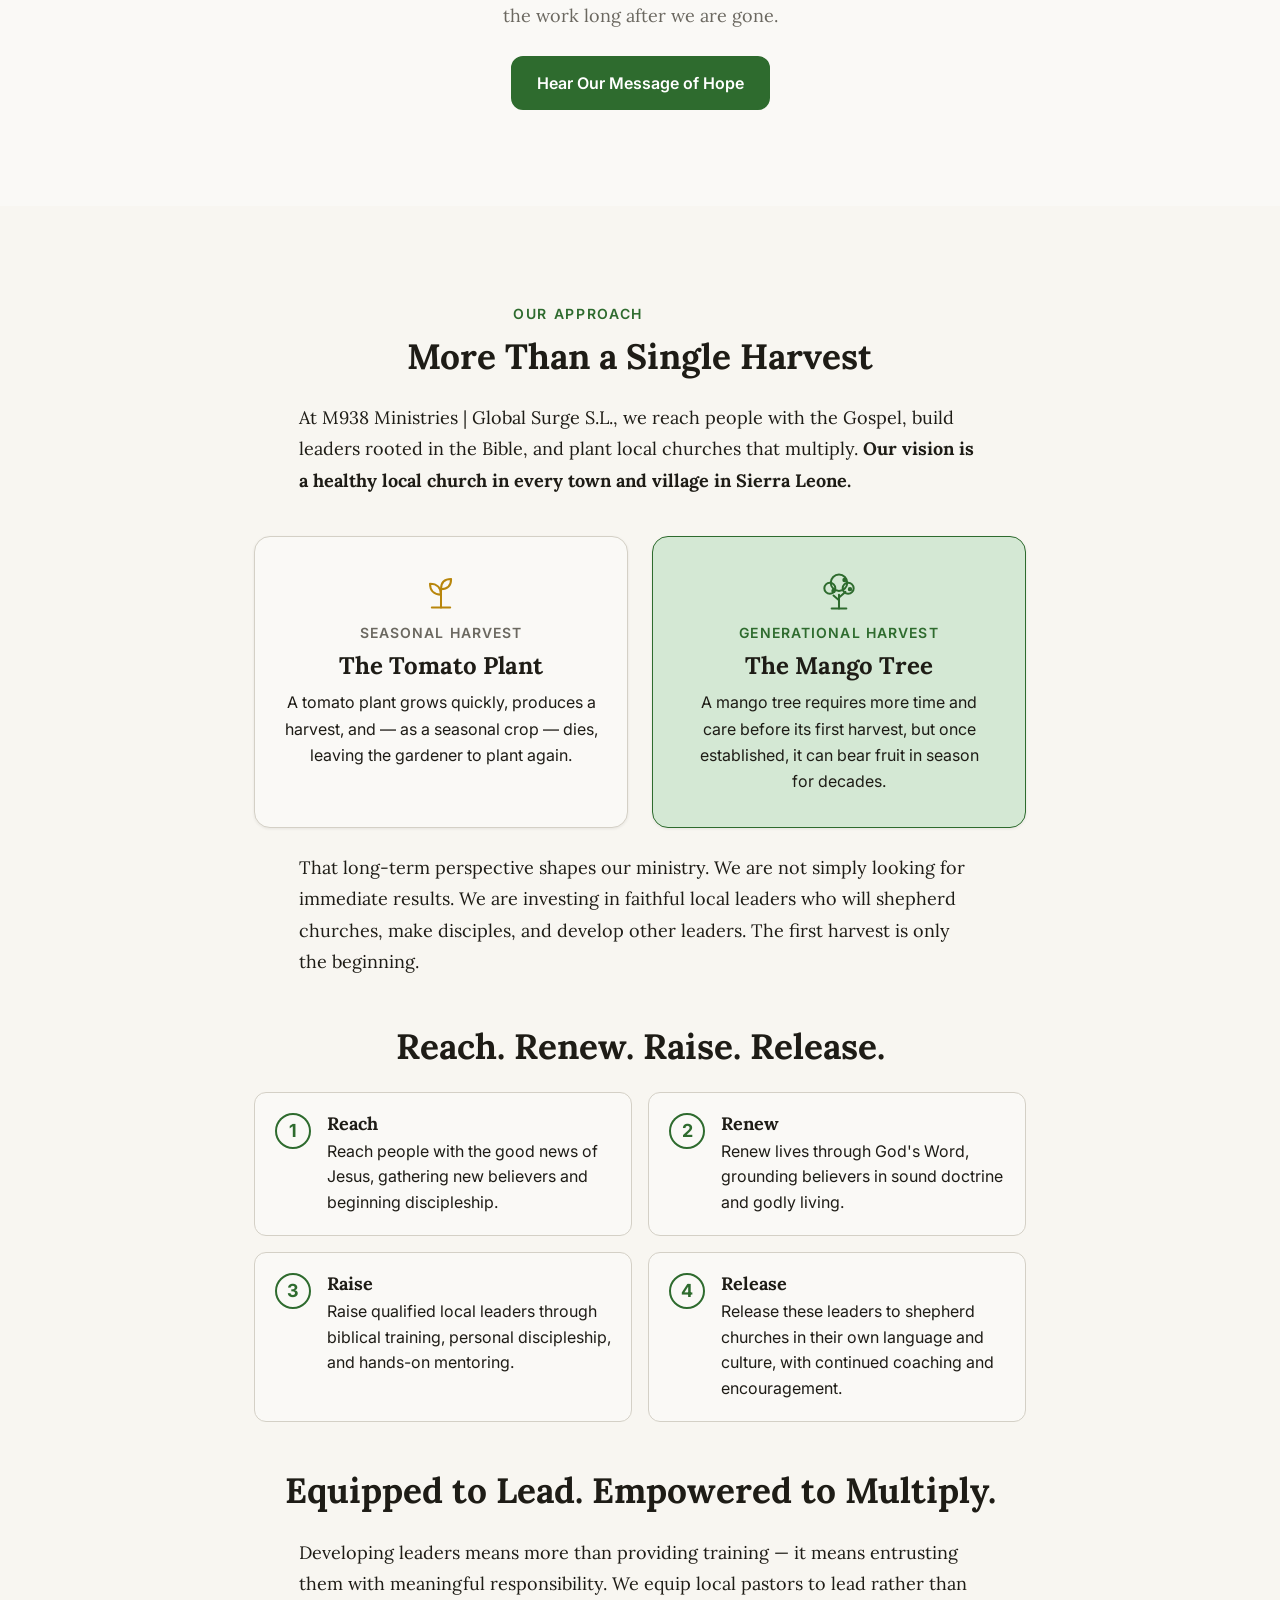
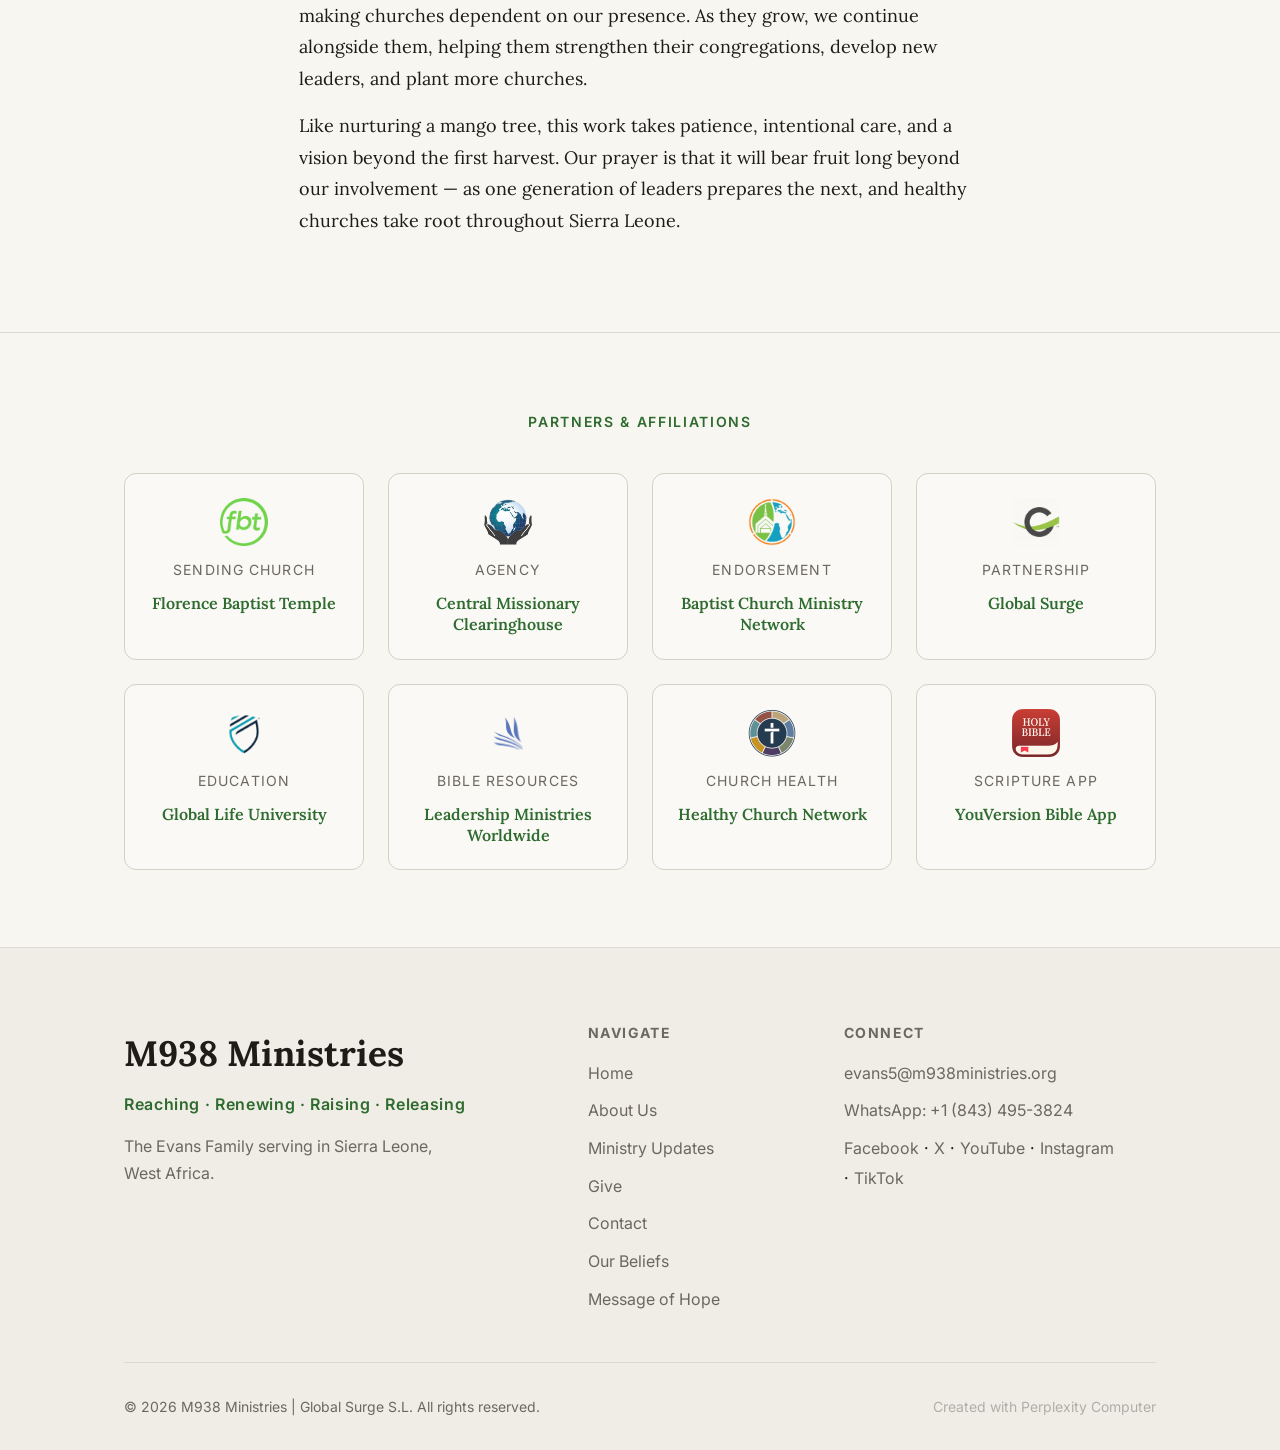
==== commit 1cdc5abe: "Add Our Approach section to About; update Home mission vision line" ====
--- a/about.html
+++ b/about.html
@@ -78,7 +78,7 @@
   <div class="container container--default">
     <h2 class="section-title">Called to Sierra Leone</h2>
     <p class="section-body">Our family is united in the mission to see lives transformed by the Gospel. Through evangelistic outreach, discipleship, and leadership development, we are committed to the Great Commission — making disciples of all nations, beginning in Sierra Leone, West Africa.</p>
-    <p class="section-body">We are sent by <a href="http://www.fbt.org" target="_blank" rel="noopener">Florence Baptist Temple</a> and serve with <a href="http://www.cmcmissions.org" target="_blank" rel="noopener">Central Missionary Clearinghouse</a> and <a href="https://globalsurge.org" target="_blank" rel="noopener">Global Surge</a> to implement a comprehensive Ministry Pipeline Strategy — from evangelism to discipleship to church planting.</p>
+    <p class="section-body">We are sent by <a href="http://www.fbt.org" target="_blank" rel="noopener">Florence Baptist Temple</a> and serve with <a href="http://www.cmcmissions.org" target="_blank" rel="noopener">Central Missionary Clearinghouse</a> and <a href="https://globalsurge.org" target="_blank" rel="noopener">Global Surge</a> to implement a comprehensive <a href="#our-strategy">Ministry Pipeline Strategy</a> — from evangelism to discipleship to church planting.</p>
 
     <!-- Family Photo / Prayer Card -->
     <div class="family-photo-wrap">
@@ -128,6 +128,50 @@
     <p class="section-body">Our mission is to reach the lost with the Gospel, renew minds through biblical discipleship, raise up national leaders, and release local church planters who will continue the work long after we are gone.</p>
     <div style="text-align:center;">
       <a href="hope.html" class="btn btn--primary">Hear Our Message of Hope</a>
+    </div>
+  </div>
+</section>
+
+<!-- Our Approach -->
+<section class="section section--centered approach-section" id="our-strategy">
+  <div class="container container--default">
+    <p class="section-eyebrow">Our Approach</p>
+    <h2 class="section-title">More Than a Single Harvest</h2>
+    <div class="approach-prose">
+      <p>At M938 Ministries | Global Surge S.L., we reach people with the Gospel, build leaders rooted in the Bible, and plant local churches that multiply. <strong>Our vision is a healthy local church in every town and village in Sierra Leone.</strong></p>
+    </div>
+
+    <div class="approach-compare">
+      <div class="approach-card">
+        <div class="approach-icon"><svg viewBox="0 0 48 48" width="44" height="44" fill="none" stroke="currentColor" stroke-width="2.2" stroke-linecap="round" stroke-linejoin="round" aria-hidden="true"><path d="M24 42V22"/><path d="M24 28c-8 0-12-5-12-12 8 0 12 5 12 12z"/><path d="M24 22c0-7 4-11 11-11 0 7-4 11-11 11z"/><path d="M14 42h20"/></svg></div>
+        <p class="approach-tag">Seasonal harvest</p>
+        <h3>The Tomato Plant</h3>
+        <p>A tomato plant grows quickly, produces a harvest, and — as a seasonal crop — dies, leaving the gardener to plant again.</p>
+      </div>
+      <div class="approach-card approach-card--accent">
+        <div class="approach-icon"><svg viewBox="0 0 48 48" width="44" height="44" fill="none" stroke="currentColor" stroke-width="2.2" stroke-linecap="round" stroke-linejoin="round" aria-hidden="true"><path d="M24 43V28"/><path d="M24 34l-6-5"/><path d="M24 31l7-6"/><circle cx="24" cy="15" r="9"/><circle cx="14" cy="21" r="6"/><circle cx="34" cy="21" r="6"/><path d="M16 43h16"/><circle cx="18" cy="24" r="1.3" fill="currentColor"/><circle cx="30" cy="12" r="1.3" fill="currentColor"/><circle cx="36" cy="22" r="1.3" fill="currentColor"/></svg></div>
+        <p class="approach-tag">Generational harvest</p>
+        <h3>The Mango Tree</h3>
+        <p>A mango tree requires more time and care before its first harvest, but once established, it can bear fruit in season for decades.</p>
+      </div>
+    </div>
+
+    <div class="approach-prose">
+      <p>That long-term perspective shapes our ministry. We are not simply looking for immediate results. We are investing in faithful local leaders who will shepherd churches, make disciples, and develop other leaders. The first harvest is only the beginning.</p>
+    </div>
+
+    <h3 class="approach-heading">Reach. Renew. Raise. Release.</h3>
+    <ol class="approach-steps" role="list">
+      <li class="approach-step"><span class="approach-num">1</span><div><h4>Reach</h4><p>Reach people with the good news of Jesus, gathering new believers and beginning discipleship.</p></div></li>
+      <li class="approach-step"><span class="approach-num">2</span><div><h4>Renew</h4><p>Renew lives through God's Word, grounding believers in sound doctrine and godly living.</p></div></li>
+      <li class="approach-step"><span class="approach-num">3</span><div><h4>Raise</h4><p>Raise qualified local leaders through biblical training, personal discipleship, and hands-on mentoring.</p></div></li>
+      <li class="approach-step"><span class="approach-num">4</span><div><h4>Release</h4><p>Release these leaders to shepherd churches in their own language and culture, with continued coaching and encouragement.</p></div></li>
+    </ol>
+
+    <h3 class="approach-heading">Equipped to Lead. Empowered to Multiply.</h3>
+    <div class="approach-prose">
+      <p>Developing leaders means more than providing training — it means entrusting them with meaningful responsibility. We equip local pastors to lead rather than making churches dependent on our presence. As they grow, we continue alongside them, helping them strengthen their congregations, develop new leaders, and plant more churches.</p>
+      <p>Like nurturing a mango tree, this work takes patience, intentional care, and a vision beyond the first harvest. Our prayer is that it will bear fruit long beyond our involvement — as one generation of leaders prepares the next, and healthy churches take root throughout Sierra Leone.</p>
     </div>
   </div>
 </section>
--- a/style.css
+++ b/style.css
@@ -665,13 +665,16 @@
   text-align: center;
 }
 .partners-grid {
-  display: grid;
-  grid-template-columns: repeat(4, 1fr);
+  display: flex;
+  flex-wrap: wrap;
+  justify-content: center;
   gap: var(--space-6);
   margin-top: var(--space-10);
 }
-@media (max-width: 1000px) { .partners-grid { grid-template-columns: repeat(3, 1fr); } }
+@media (max-width: 1000px) { .partner-item { width: calc((100% - 2 * var(--space-6)) / 3); } }
 .partner-item {
+  width: calc((100% - 3 * var(--space-6)) / 4);
+  box-sizing: border-box;
   text-align: center;
   padding: var(--space-6) var(--space-4);
   background: var(--color-surface);
@@ -724,8 +727,8 @@
   line-height: 1.3;
 }
 .partner-name:hover { text-decoration: underline; text-underline-offset: 3px; }
-@media (max-width: 800px) { .partners-grid { grid-template-columns: repeat(2, 1fr); } }
-@media (max-width: 480px) { .partners-grid { grid-template-columns: 1fr; } }
+@media (max-width: 800px) { .partner-item { width: calc((100% - var(--space-6)) / 2); } }
+@media (max-width: 480px) { .partner-item { width: 100%; } }
 
 /* === CTA BANNER === */
 .cta-banner {
@@ -1229,3 +1232,26 @@
   text-align: center;
   display: block;
 }
+
+@media (max-width: 600px) { .give-grid { grid-template-columns: 1fr !important; } }
+
+/* === About: Our Approach === */
+.approach-section { scroll-margin-top: var(--space-4); }
+.approach-prose { max-width: 62ch; margin: var(--space-6) auto 0; text-align: left; }
+.approach-prose p { font-size: var(--text-base); line-height: 1.75; color: var(--color-text); margin-bottom: var(--space-4); }
+.approach-prose p:last-child { margin-bottom: 0; }
+.approach-compare { display: grid; grid-template-columns: repeat(2, 1fr); gap: var(--space-6); margin-top: var(--space-10); margin-bottom: var(--space-4); }
+.approach-card { background: var(--color-surface); border: 1px solid var(--color-border); border-radius: var(--radius-xl); padding: var(--space-8) var(--space-6); display: flex; flex-direction: column; align-items: center; text-align: center; gap: var(--space-2); box-shadow: var(--shadow-sm); box-sizing: border-box; min-width: 0; }
+.approach-card h3 { font-size: var(--text-lg); color: var(--color-text); }
+.approach-card p { font-family: var(--font-ui); font-size: var(--text-sm); line-height: 1.65; color: var(--color-text); max-width: 34ch; }
+.approach-card .approach-tag { font-size: var(--text-xs); font-weight: 600; letter-spacing: 0.08em; text-transform: uppercase; color: var(--color-text-muted); }
+.approach-icon { color: var(--color-gold); display: flex; }
+.approach-card--accent { background: var(--color-primary-light); border-color: var(--color-primary); }
+.approach-card--accent .approach-icon, .approach-card--accent .approach-tag { color: var(--color-primary); }
+.approach-heading { font-size: var(--text-xl); color: var(--color-text); margin-top: var(--space-12); text-align: center; }
+.section--centered .approach-steps { display: grid; list-style: none; padding: 0; margin: var(--space-6) 0 0; display: grid; grid-template-columns: repeat(2, 1fr); gap: var(--space-4); text-align: left; }
+.approach-step { display: flex; gap: var(--space-4); align-items: flex-start; background: var(--color-surface); border: 1px solid var(--color-border); border-radius: var(--radius-lg); padding: var(--space-5); box-sizing: border-box; min-width: 0; }
+.approach-num { flex-shrink: 0; width: 36px; height: 36px; border-radius: 50%; border: 2px solid var(--color-primary); color: var(--color-primary); font-family: var(--font-ui); font-weight: 700; display: flex; align-items: center; justify-content: center; }
+.approach-step h4 { font-size: var(--text-base); color: var(--color-text); margin-bottom: var(--space-1); }
+.approach-step p { font-family: var(--font-ui); font-size: var(--text-sm); line-height: 1.6; color: var(--color-text); }
+@media (max-width: 640px) { .approach-compare, .section--centered .approach-steps { grid-template-columns: 1fr; } }
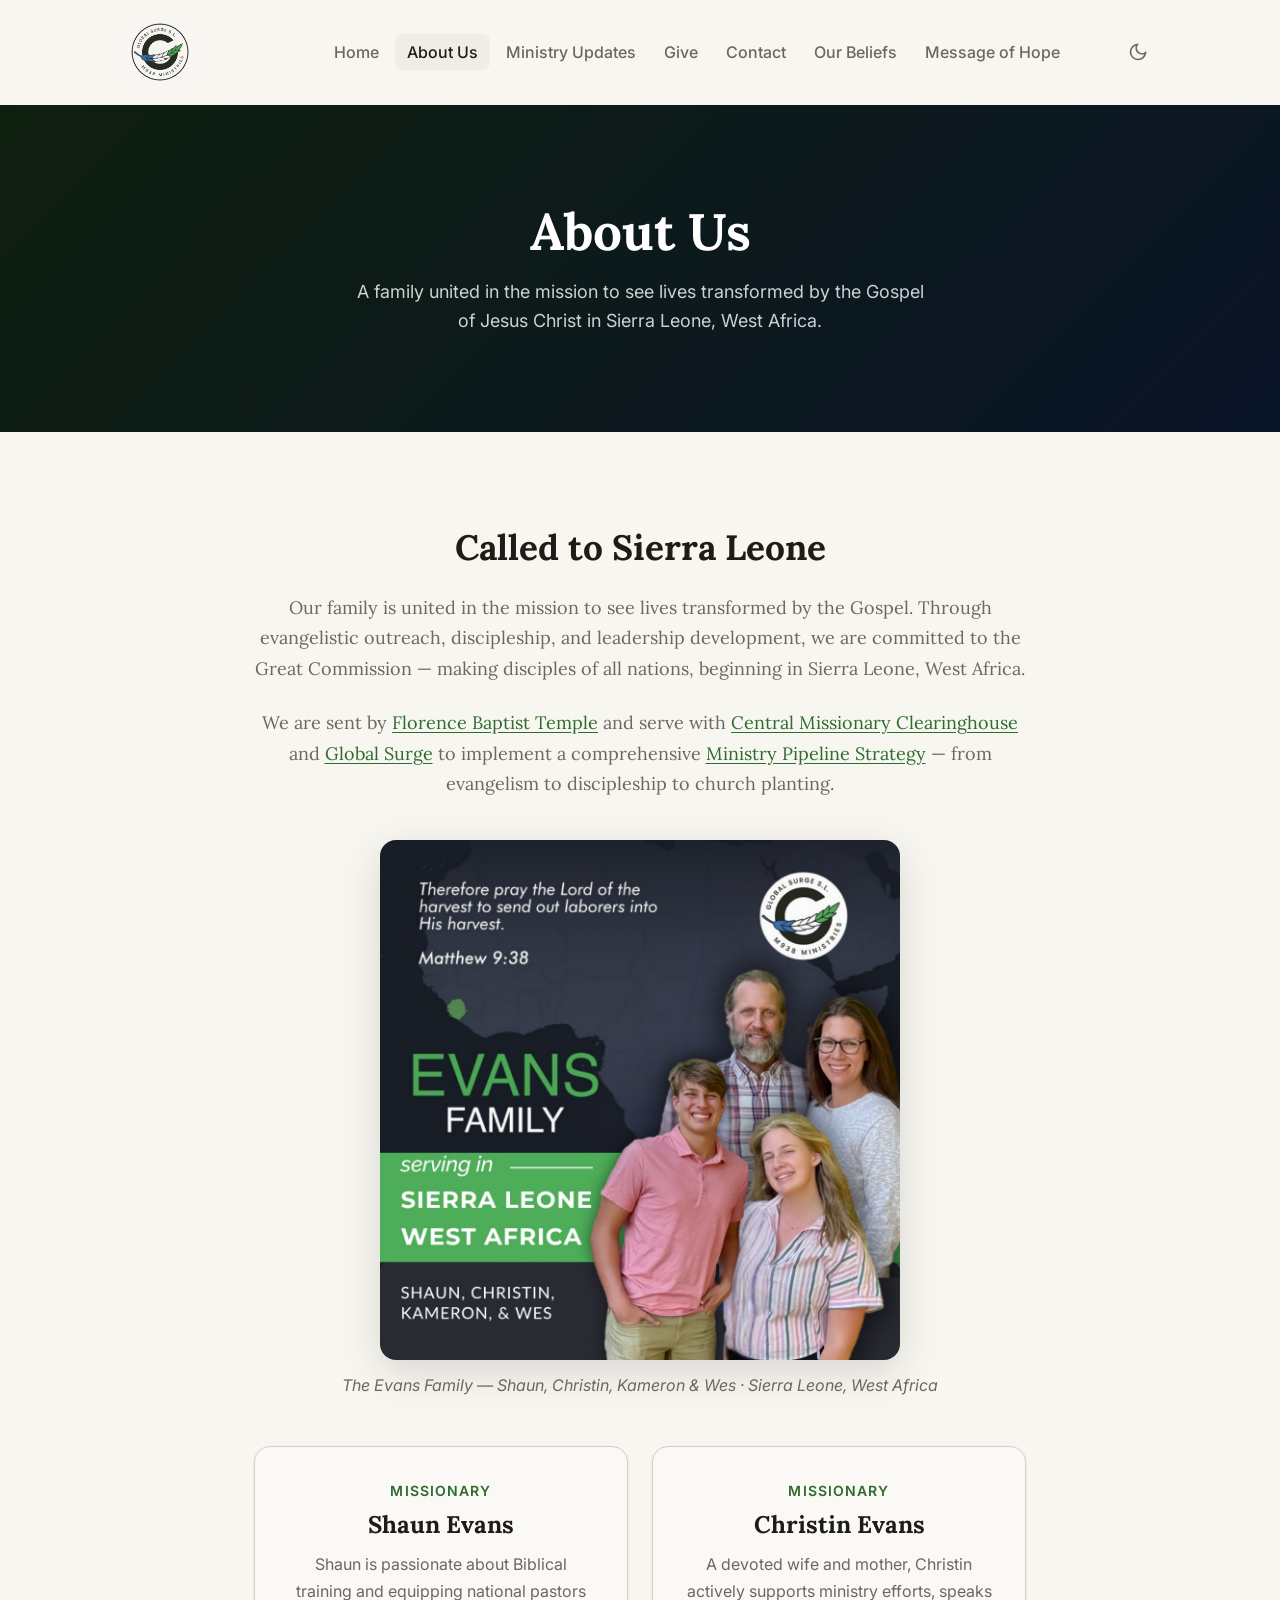
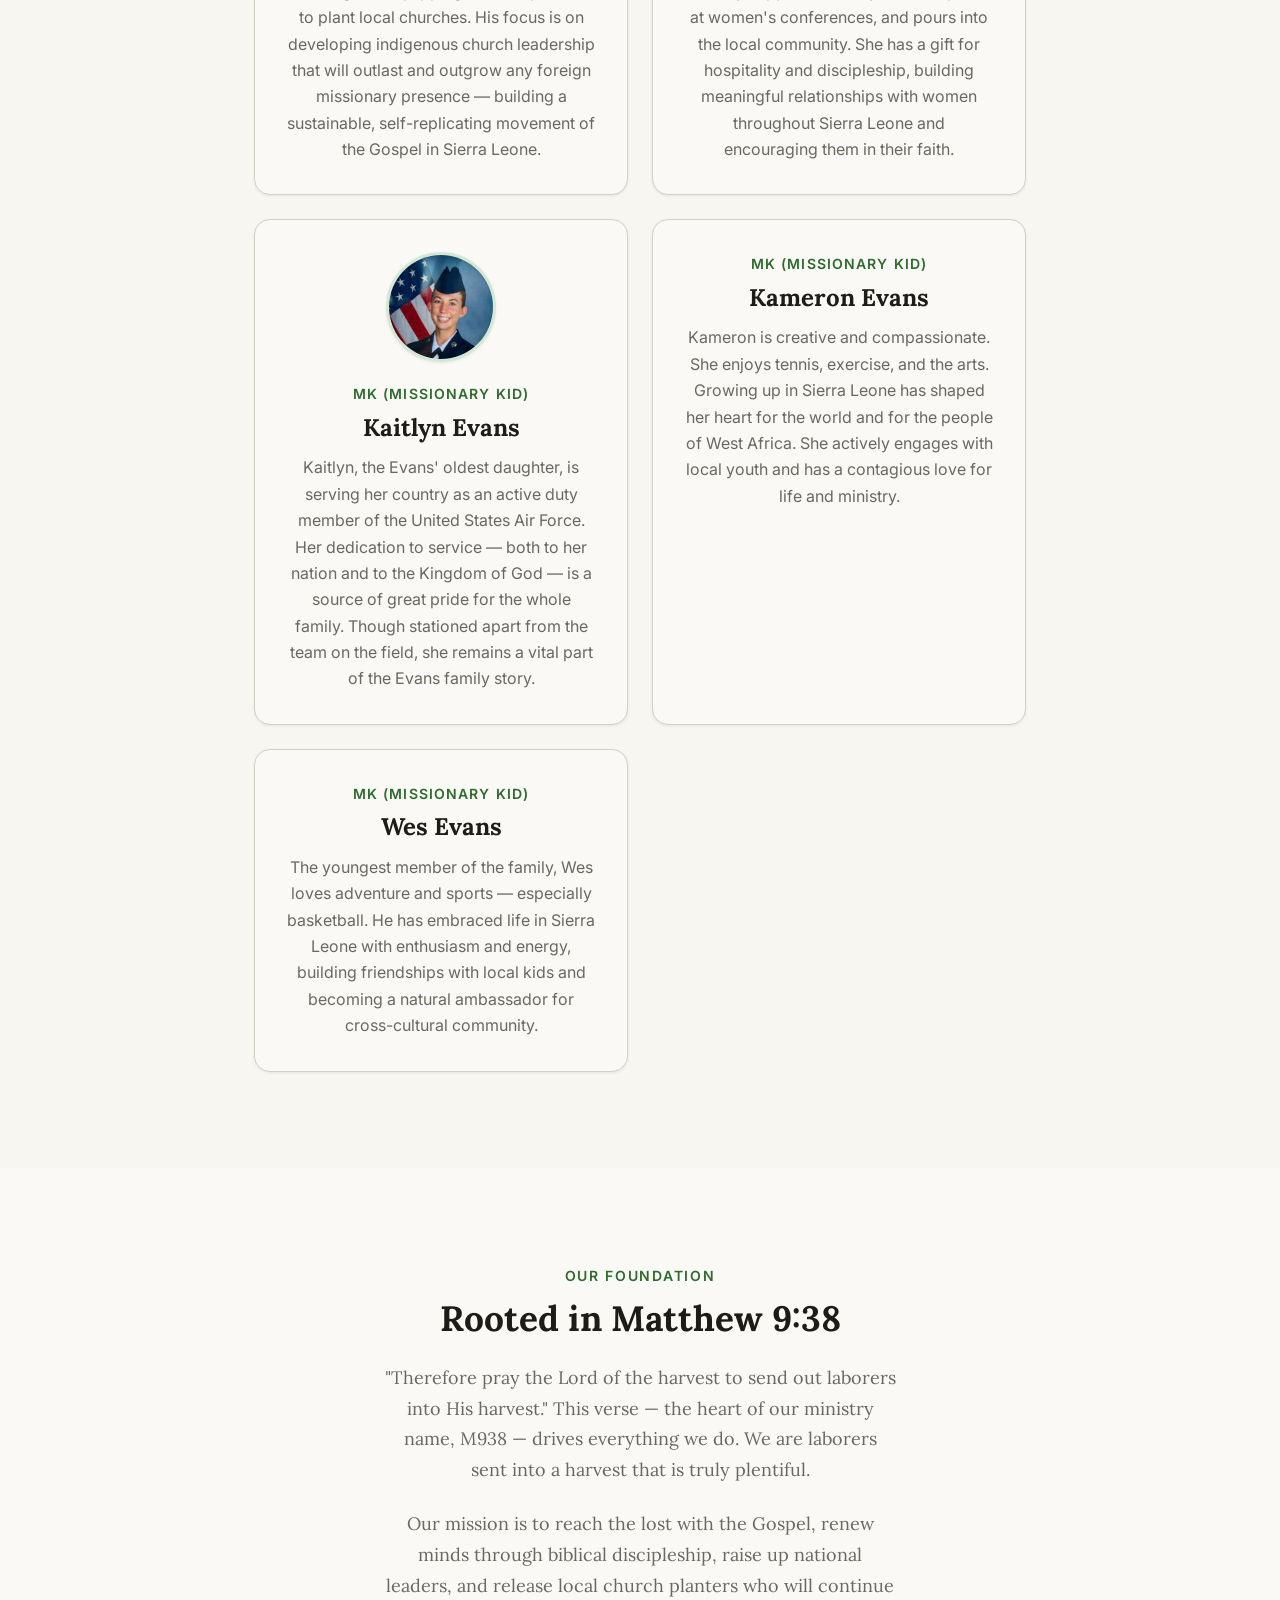
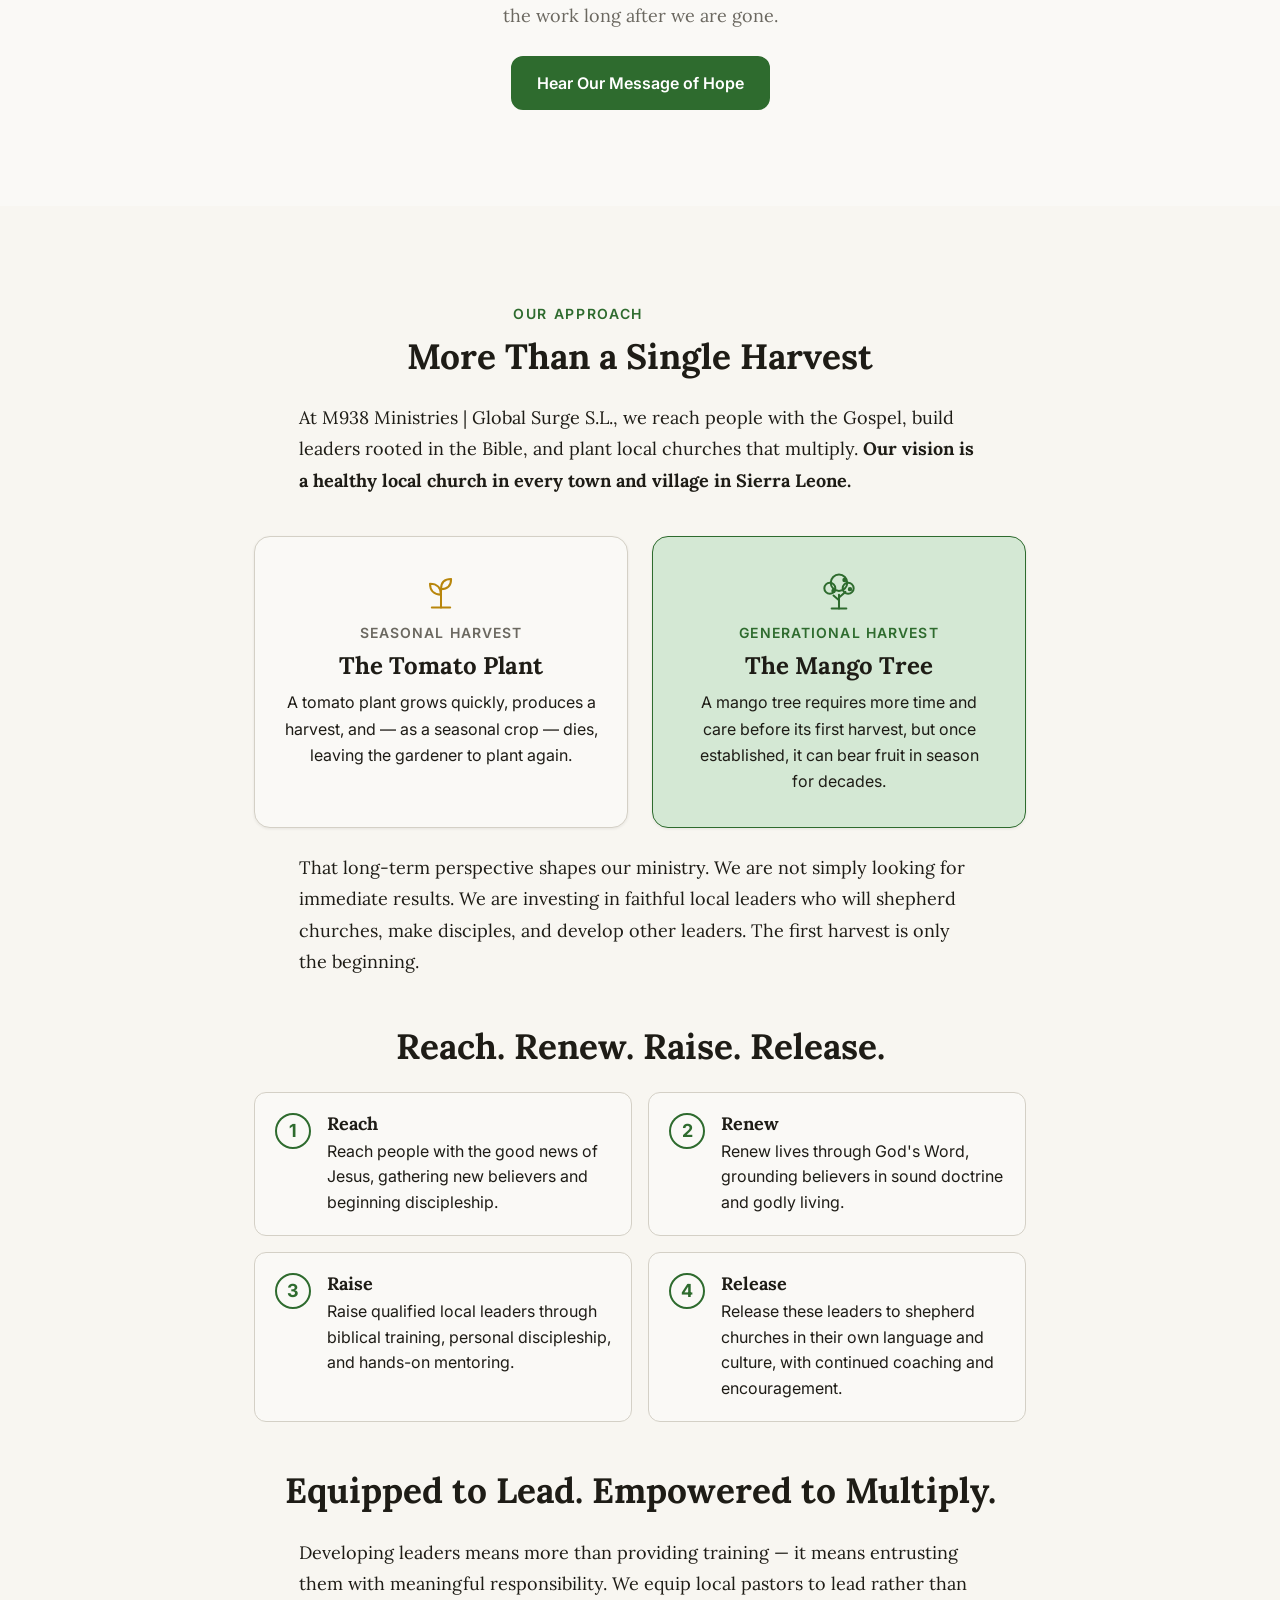
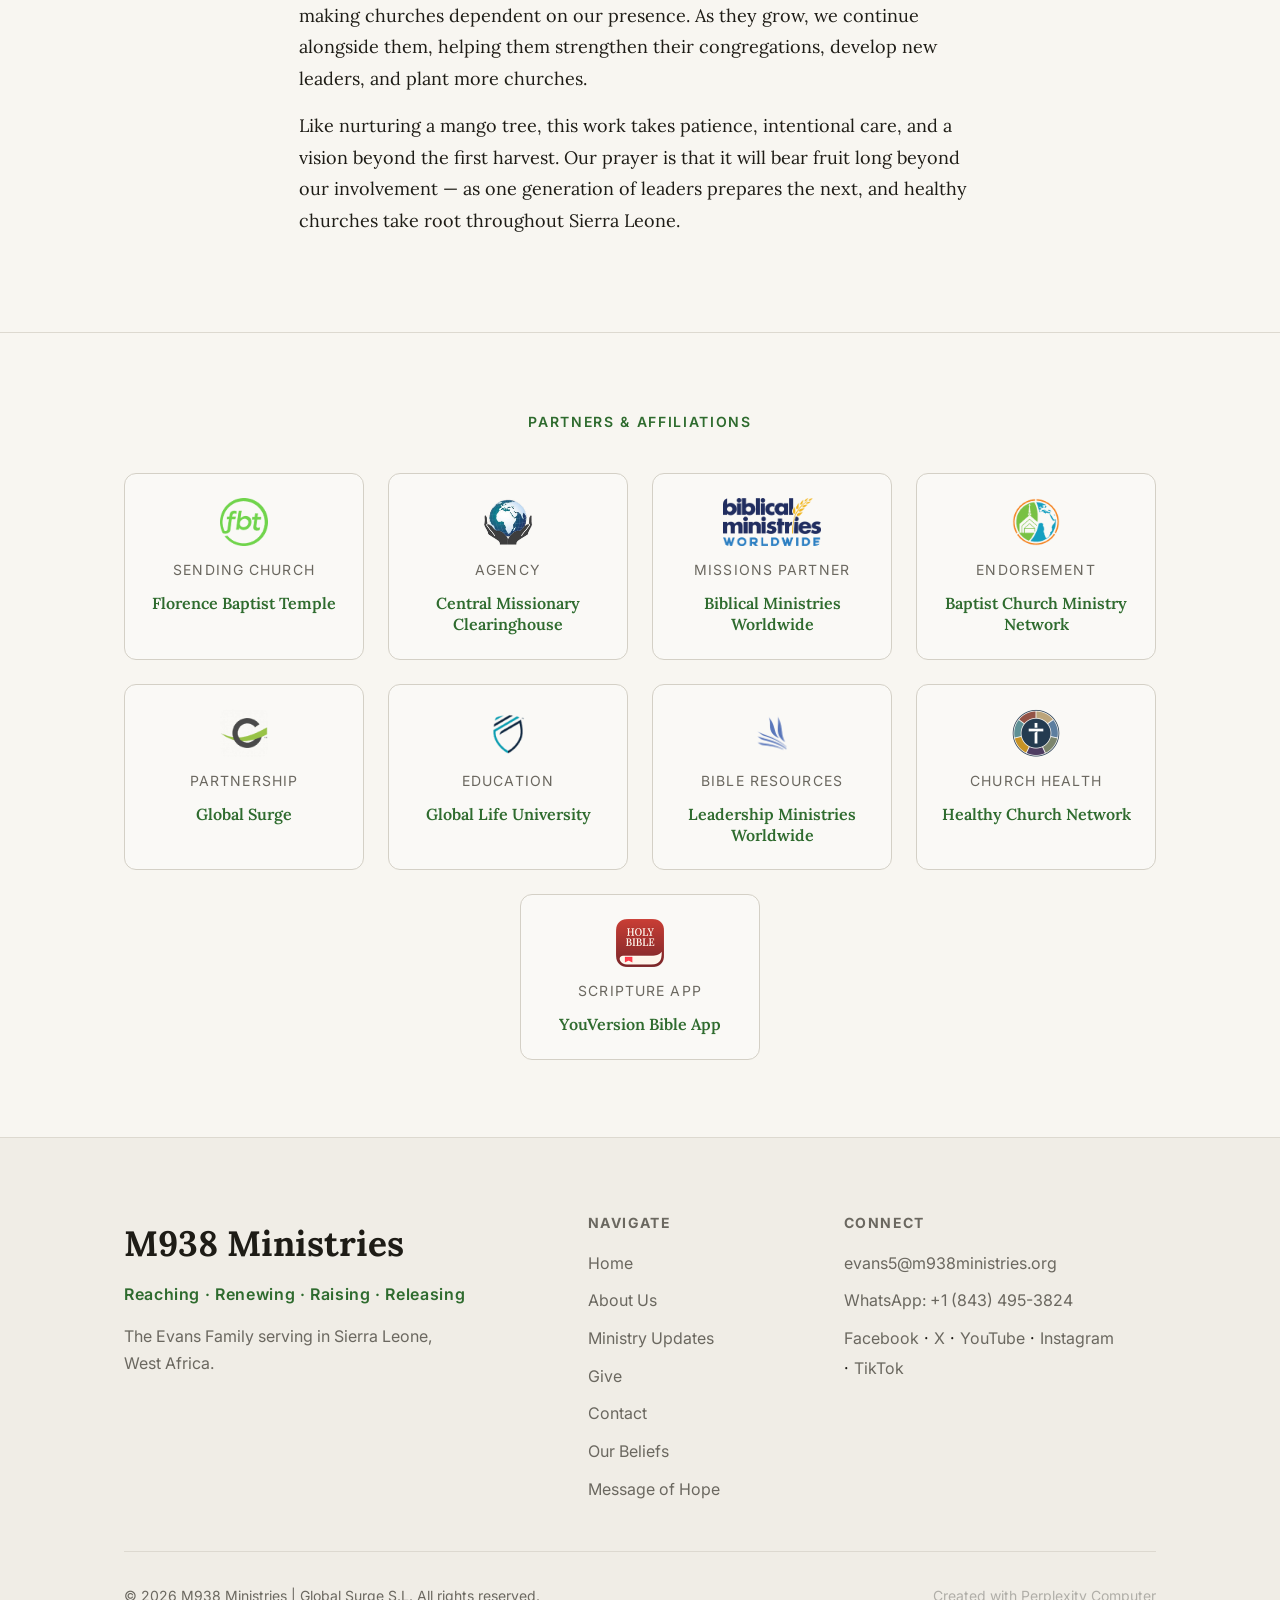
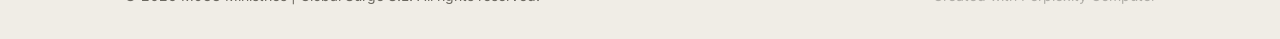
==== commit 02e7b39d: "Add Biblical Ministries Worldwide to About page partners" ====
--- a/about.html
+++ b/about.html
@@ -22,7 +22,7 @@
 <link rel="preconnect" href="https://fonts.googleapis.com">
 <link rel="preconnect" href="https://fonts.gstatic.com" crossorigin>
 <link href="https://fonts.googleapis.com/css2?family=Lora:ital,wght@0,400;0,600;0,700;1,400&family=Inter:wght@400;500;600&display=swap" rel="stylesheet">
-<link rel="stylesheet" href="style.css">
+<link rel="stylesheet" href="style.css?v=20261022">
 <link rel="icon" href="favicon.ico">
 <link rel="apple-touch-icon" href="apple-touch-icon.png">
 </head>
@@ -192,6 +192,11 @@
         <a href="http://www.cmcmissions.org/" target="_blank" rel="noopener" class="partner-name">Central Missionary Clearinghouse</a>
       </div>
       <div class="partner-item">
+        <img src="logo-bmw.png" alt="Biblical Ministries Worldwide" class="partner-logo">
+        <p class="partner-role">Missions Partner</p>
+        <a href="https://www.biblicalministries.org/" target="_blank" rel="noopener" class="partner-name">Biblical Ministries Worldwide</a>
+      </div>
+      <div class="partner-item">
         <img src="logo-bcmn.png" alt="Baptist Church Ministry Network" class="partner-logo">
         <p class="partner-role">Endorsement</p>
         <a href="https://baptistcmn.com/" target="_blank" rel="noopener" class="partner-name">Baptist Church Ministry Network</a>
